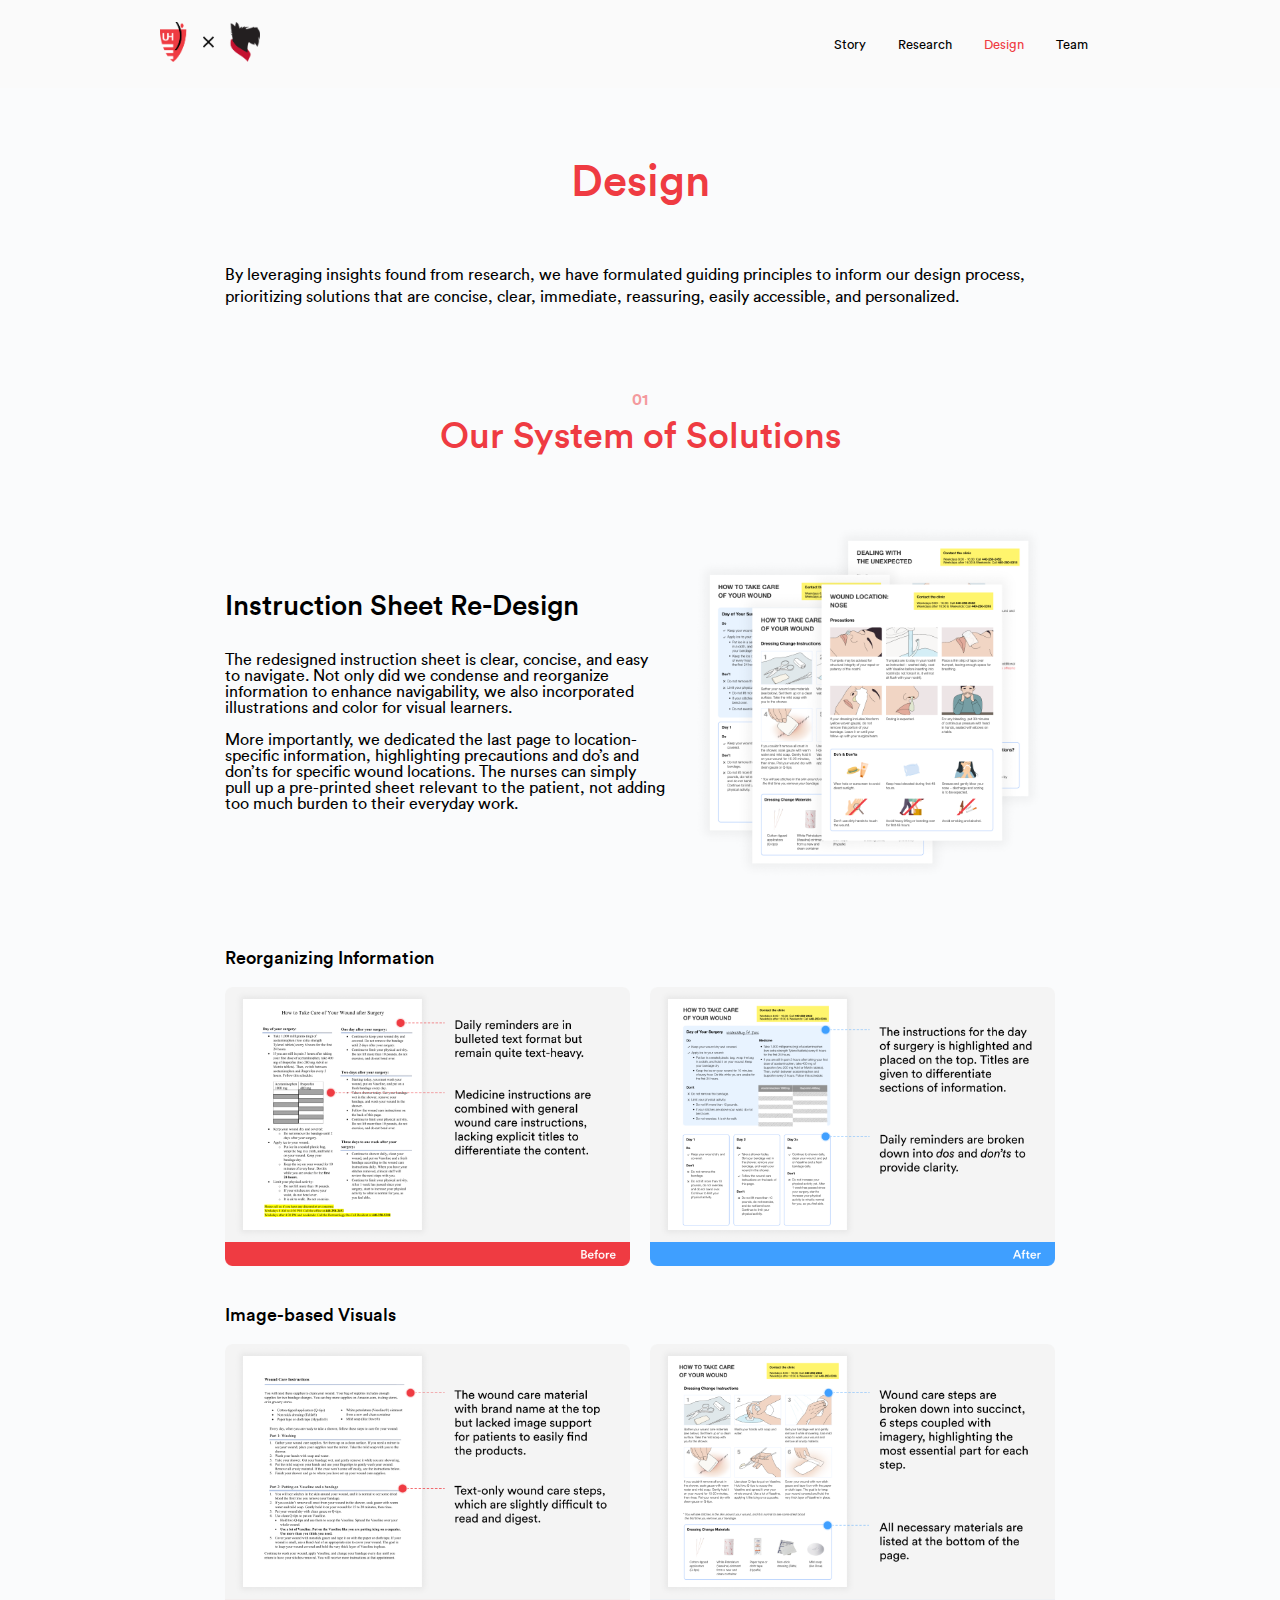
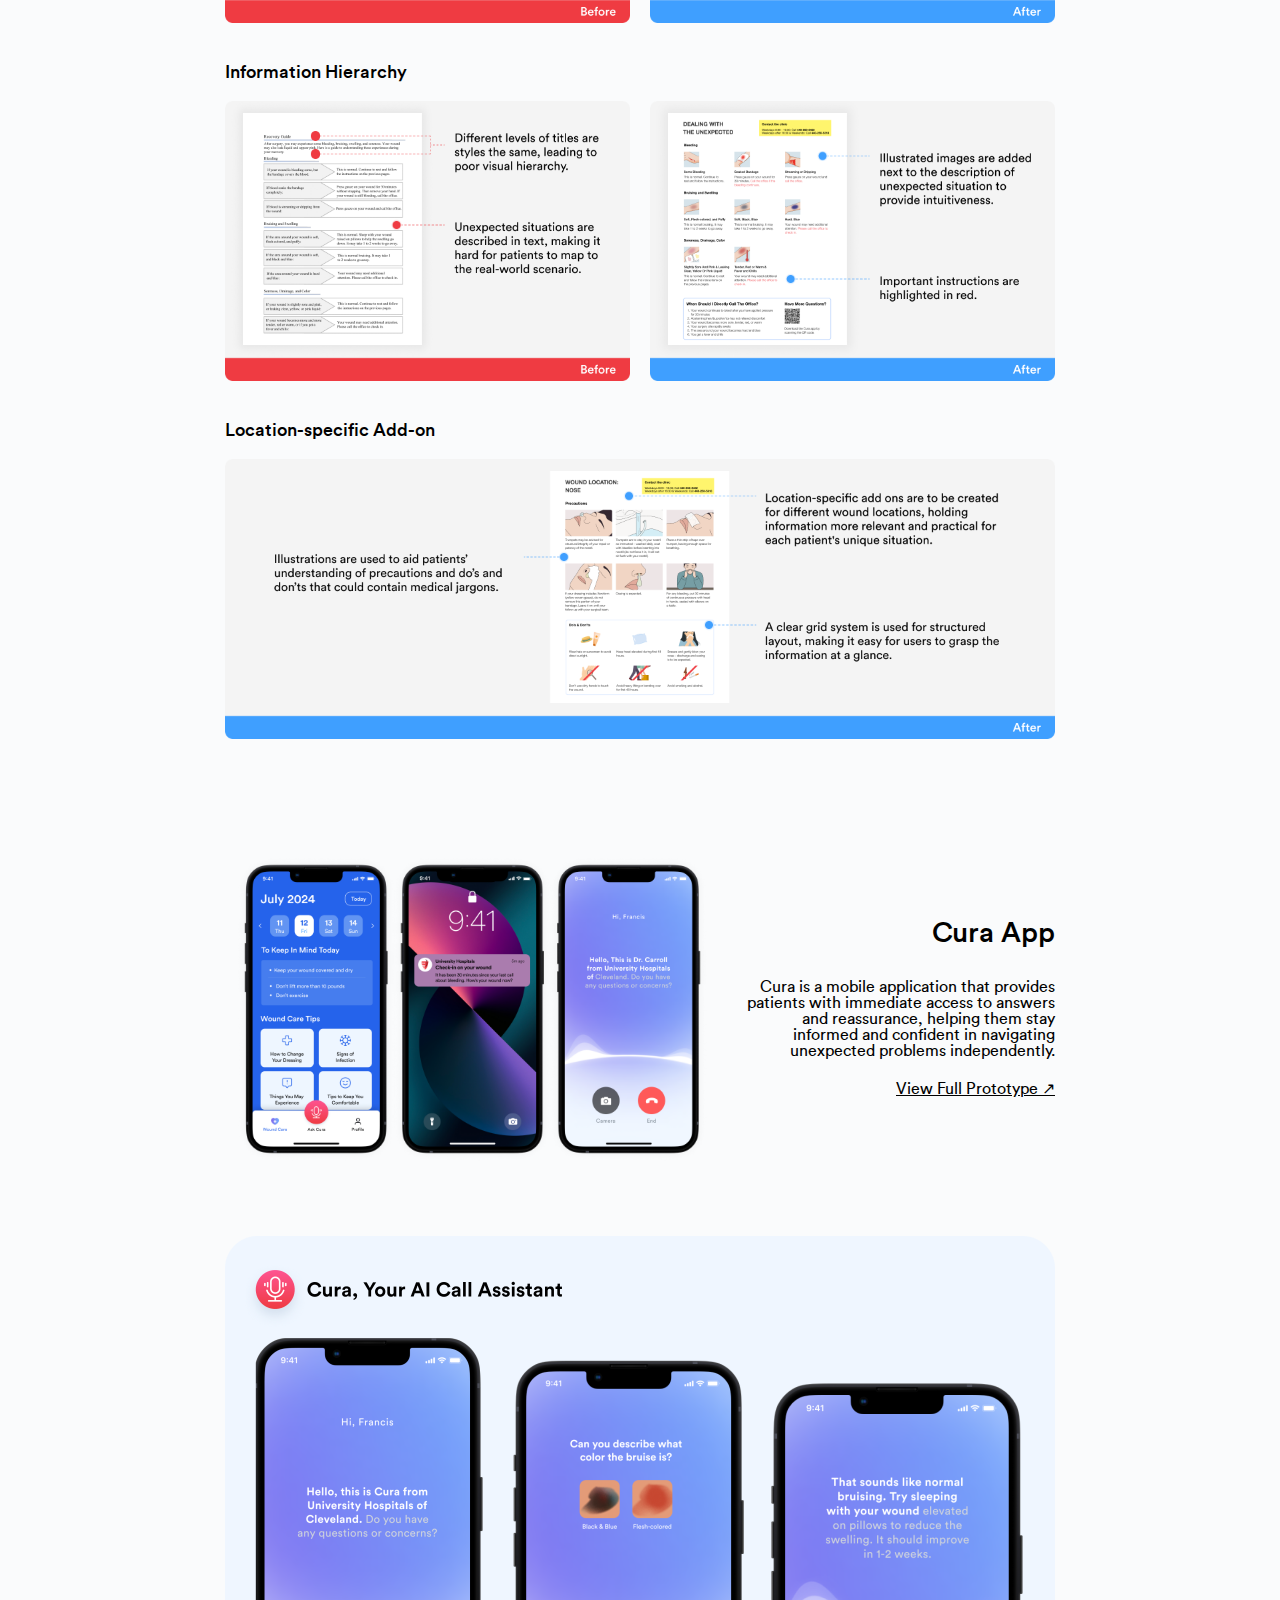
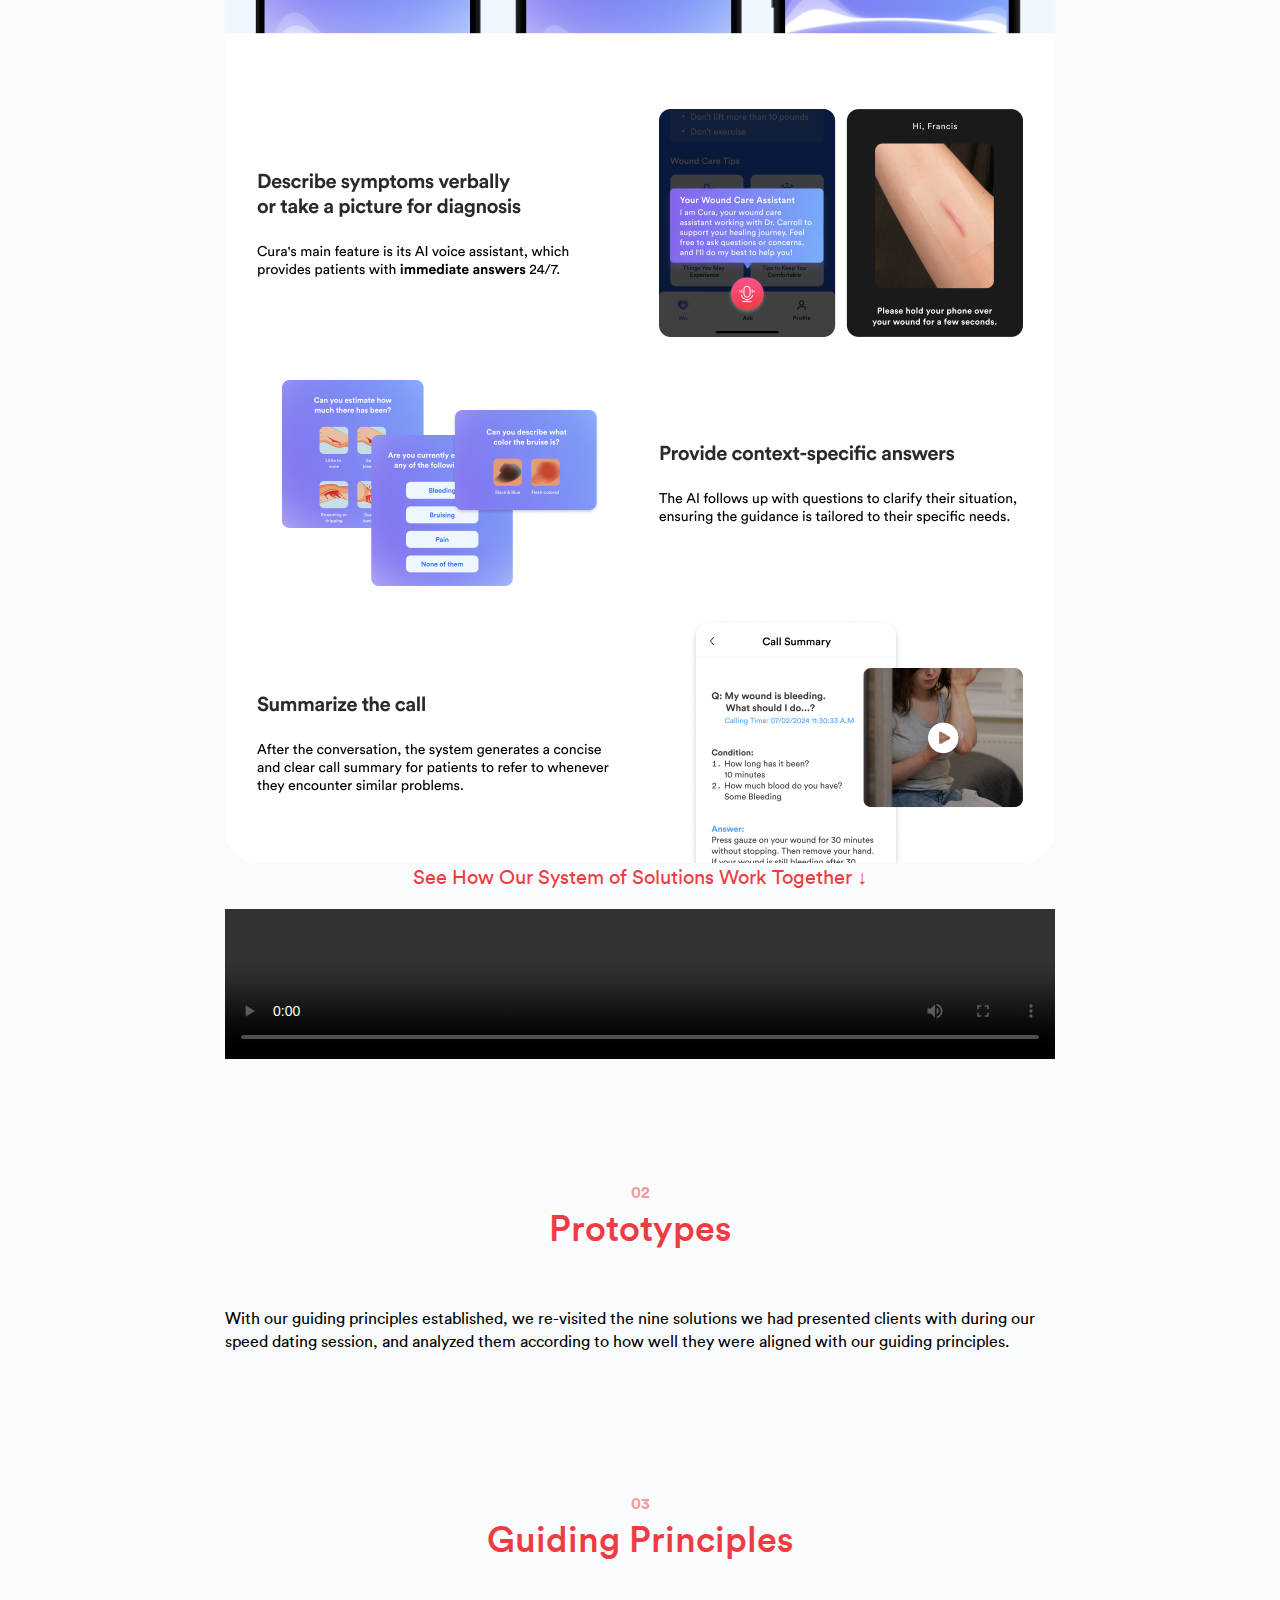
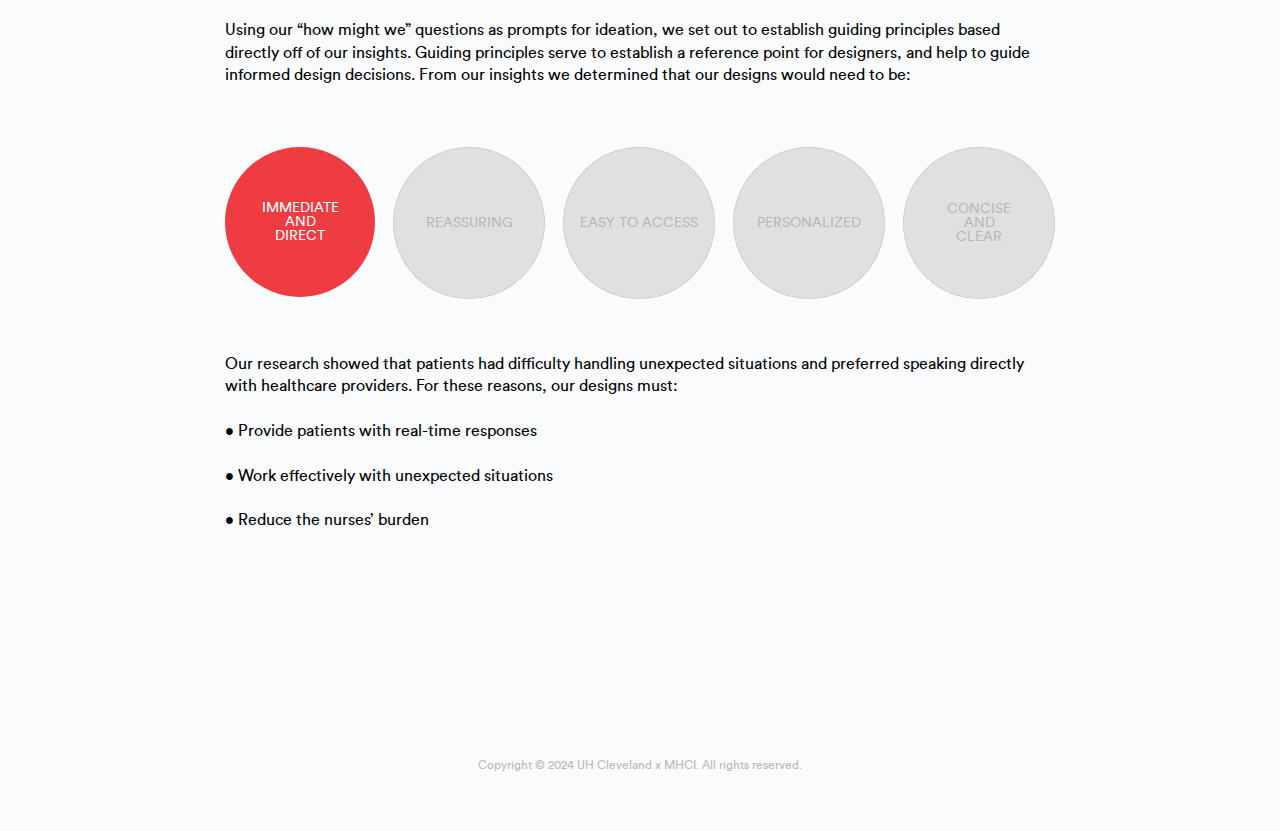
==== design.html @ be2ae6a9 "commit" ====
<!DOCTYPE html>
<html lang="en">
<head>
    <meta charset="UTF-8">
    <meta http-equiv="X-UA-Compatible" content="IE=edge">
    <meta name="viewport" content="width=device-width, initial-scale=1.0">
    <link rel="stylesheet" href="css/design.css" type="text/css" charset="utf-8"/>
    <script src="https://code.jquery.com/jquery-3.6.0.min.js"></script>
    <script src="js/design.js" defer></script>
    <script src="js/header.js" defer></script>
    <title>Design</title>
</head>
<body>
    <header class = "nav-down">
        <div class = "header">
            <div class = "header-button">
                <a class = "header-button-content" href="index.html">
                    <img id = "logo" src = "img/logo.png">
                </a>
            </div>
            <div class = "menu">
                <a class = "menu-list" href="index.html">Story</a>
                <a class = "menu-list" href="research.html">Research</a>
                <a class = "menu-list" href="design.html" style = "color: #EF3B42;">Design</a>
                <a class = "menu-list" href="team.html">Team</a>
                <img class = "hamburger-menu" id = "hamburger-menu" src = "img/hamburger-menu.png">
                <div class = "expanding-menu" id = "expanding-menu">
                    <a href="index.html">Story</a>
                    <a href="research.html">Research</a>
                    <a href="design.html" style = "color: #EF3B42;">Design</a>
                    <a href="team.html">Team</a>
                </div>
            </div>
        </div>
    </header>
    <div class = "body">
        <div class = "content">
            <div class = "page-heading">
                <div class = "page-title">Design</div>
                <p class = "page-heading-text">By leveraging insights found from research, we have formulated guiding principles to inform our design process, prioritizing solutions that are concise, clear, immediate, reassuring, easily accessible, and personalized. </p>
            </div>
            <section class = "context-section">
                <p class = "title-number">01</p>
                <div class = "section-title">Our System of Solutions</div>
                <div class = "instruction-sheet-header">
                    <img class = "mobile-instruction-sheet-img" src = "img/instruction-sheet-img.png">
                    <div class = "instruction-sheet-header-left">
                        <div class = "instruction-sheet-title">Instruction Sheet Re-Design</div>
                        <div class = "instruction-sheet-text">The redesigned instruction sheet is clear, concise, and easy to navigate. Not only did we condense and reorganize information to enhance navigability, we also incorporated illustrations and color for visual learners. 
                        <br><br>More importantly, we dedicated the last page to location-specific information, highlighting precautions and do’s and don’ts for specific wound locations. The nurses can simply pull up a pre-printed sheet relevant to the patient, not adding too much burden to their everyday work.</div>
                        <!--<div class="design-deep-dive-trigger">Design Deep Dive ↓</div>-->
                    </div>
                    <img class = "instruction-sheet-header-right" src = "img/instruction-sheet-img.png">
                </div>
                <div class = "design-deep-dive" id="design-deep-dive">
                    <div class = "redesign-1">
                        <div class = "redesign-1-title">Reorganizing Information</div>
                        <div class = "redesign-1-img">
                            <img src="img/redesign-1-1.png" class="contained-img">
                            <img src="img/redesign-1-2.png" class="contained-img">
                        </div>
                    </div>
                    <div class = "redesign-2">
                        <div class = "redesign-2-title">Image-based Visuals</div>
                        <div class = "redesign-2-img">
                            <img src="img/redesign-2-1.png" class="contained-img">
                            <img src="img/redesign-2-2.png" class="contained-img">
                        </div>
                    </div>
                    <div class = "redesign-3">
                        <div class = "redesign-3-title">Information Hierarchy</div>
                        <div class = "redesign-3-img">
                            <img src="img/redesign-3-1.png" class="contained-img">
                            <img src="img/redesign-3-2.png" class="contained-img">
                        </div>
                    </div>
                    <div class = "redesign-4">
                        <div class = "redesign-4-title">Location-specific Add-on</div>
                        <img class = "mobile-redesign-4-img" src="img/mobile-redesign-4.png">
                        <img class = "redesign-4-img" src="img/redesign-4.png" class="contained-img">
                    </div>
                </div>
                <div class = "cura-header">
                    <img class = "mobile-cura-img" src = "img/cura-img.png">
                    <img class = "cura-header-left" src = "img/cura-img.png">
                    <div class = "cura-header-right">
                        <div class = "cura-title">Cura App</div>
                        <div class = "cura-text">Cura is a mobile application that provides patients with immediate access to answers and reassurance, helping them stay informed and confident in navigating unexpected problems independently.</div>
                        <div class = "prototype-link">View Full Prototype ↗</div>
                    </div>
                </div>
                <div class = "cura-feature">
                    <img class = "cura-feature-img" src = "img/cura-ai-call.png">
                </div>
                <div class = "cura-video-section">
                    <div class = "cura-video-title">See How Our System of Solutions Work Together ↓</div>
                    <video class="cura-video" controls>
                    </video>
                </div>
            </section>
            <section class = "context-section">
                <p class = "title-number">02</p>
                <div class = "section-title">Prototypes</div>
                <div class = "section-text">
                    <p>With our guiding principles established, we re-visited the nine solutions we had presented clients with during our speed dating session, and analyzed them according to how well they were aligned with our guiding principles. </p>
                </div>
            </section>
            <section class = "context-section">
                <p class = "title-number">03</p>
                <div class = "section-title">Guiding Principles</div>
                <div class = "section-text">
                    <p>Using our “how might we” questions as prompts for ideation, we set out to establish guiding principles based directly off of our insights. Guiding principles serve to establish a reference point for designers, and help to guide informed design decisions. From our insights we determined that our designs would need to be:</p>
                </div>
                <div class = "principle-list">
                    <div class = "principle-selection" id = "principle1">
                        <div class = "circle">
                            IMMEDIATE <br> AND <br> DIRECT
                        </div>
                        <p class = "mobile-description-text">Our research showed that patients had difficulty handling unexpected situations and preferred speaking directly with healthcare providers. For these reasons, our designs must: <br><br>• Provide patients with real-time responses<br><br>• Work effectively with unexpected situations<br><br>• Reduce the nurses’ burden </p>
                    </div>
                    <div class = "principle-selection" id = "principle2">
                        <div class = "circle">
                            REASSURING
                        </div>
                        <p class = "mobile-description-text">Our research shows that patients currently seek reassurance from direct conversations with healthcare providers. For this reason, our design must be: <br><br>• Leave patients with a feeling of comfort and peace<br><br>• Provide patients with a human-touch<br><br>• Build trust with the patient<br><br>• Offer clear next steps</p>
                    </div>
                    <div class = "principle-selection" id = "principle3">
                        <div class = "circle">
                            EASY TO ACCESS
                        </div>
                        <p class = "mobile-description-text">Our research shows that patients currently seek reassurance from direct conversations with healthcare providers. For this reason, our design must be: <br><br>• Accessible to patients of all technological ability levels<br><br>• Must not require other outside resources </p>
                    </div>
                    <div class = "principle-selection" id = "principle4">
                        <div class = "circle">
                            PERSONALIZED
                        </div>
                        <p class = "mobile-description-text">Our research shows that the current wound care process is not personalized beyond the clinic. For this reason our designs must be: <br><br>• Adaptable to different wound locations<br><br>• Adaptable to different lifestyles<br><br>• Easily adoptable by different demographics</p>
                    </div>
                    <div class = "principle-selection" id = "principle5">
                        <div class = "circle">
                            CONCISE <br> AND <br> CLEAR
                        </div>
                        <p class = "mobile-description-text">Our research shows that the current wound care process is not personalized beyond the clinic. For this reason our designs must be: <br><br>• Easy for the patients to understand and use<br><br>• Contain clearly categorized information</p>
                    </div>
                </div>
                <div class = "principle-description" id = "principle1-description">
                    <p class = "description-text">Our research showed that patients had difficulty handling unexpected situations and preferred speaking directly with healthcare providers. For these reasons, our designs must: <br><br>• Provide patients with real-time responses<br><br>• Work effectively with unexpected situations<br><br>• Reduce the nurses’ burden </p>
                </div>
                <div class = "principle-description" id = "principle2-description">
                    <p class = "description-text">Our research shows that patients currently seek reassurance from direct conversations with healthcare providers. For this reason, our design must be: <br><br>• Leave patients with a feeling of comfort and peace<br><br>• Provide patients with a human-touch<br><br>• Build trust with the patient<br><br>• Offer clear next steps</p>
                </div>
                <div class = "principle-description" id = "principle3-description">
                    <p class = "description-text">Our research shows that patients currently seek reassurance from direct conversations with healthcare providers. For this reason, our design must be: <br><br>• Accessible to patients of all technological ability levels<br><br>• Must not require other outside resources </p>
                </div>
                <div class = "principle-description" id = "principle4-description">
                    <p class = "description-text">Our research shows that the current wound care process is not personalized beyond the clinic. For this reason our designs must be: <br><br>• Adaptable to different wound locations<br><br>• Adaptable to different lifestyles<br><br>• Easily adoptable by different demographics</p>
                </div>
                <div class = "principle-description" id = "principle5-description">
                    <p class = "description-text">Our research shows that the current wound care process is not personalized beyond the clinic. For this reason our designs must be: <br><br>• Easy for the patients to understand and use<br><br>• Contain clearly categorized information</p>
                </div>
            </section>
        </div>
    </div>
    <footer>
        <p id = "footer-text">Copyright © 2024 UH Cleveland x MHCI. All rights reserved.</p>
    </footer>
</body>
</html>
---- css/design.css ----
@font-face {
    font-family: 'circular_stdlight';
    src: url('../font/webfontkit/circularstd-light_webfont.woff2') format('woff2'),
         url('../font/webfontkit/circularstd-light-webfont.woff') format('woff');
    font-weight: normal;
    font-style: normal;
}
@font-face {
    font-family: 'circular_stdlight_italic';
    src: url('../font/webfontkit/circularstd-light_italic-webfont.woff2') format('woff2'),
         url('../font/webfontkit/circularstd-light_italic-webfont.woff') format('woff');
    font-weight: normal;
    font-style: normal;
}
@font-face {
    font-family: 'circular_stdbook';
    src: url('../font/webfontkit/circularstd-book-webfont.woff2') format('woff2'),
         url('../font/webfontkit/circularstd-book-webfont.woff') format('woff');
    font-weight: normal;
    font-style: normal;
}
@font-face {
    font-family: 'circular_stdbook_italic';
    src: url('../font/webfontkit/circularstd-bookitalic-webfont.woff2') format('woff2'),
         url('../font/webfontkit/circularstd-bookitalic-webfont.woff') format('woff');
    font-weight: normal;
    font-style: normal;
}
@font-face {
    font-family: 'circular_stdmedium';
    src: url('../font/webfontkit/circularstd-medium-webfont.woff2') format('woff2'),
         url('../font/webfontkit/circularstd-medium-webfont.woff') format('woff');
    font-weight: normal;
    font-style: normal;
}
@font-face {
    font-family: 'circular_stdmedium_italic';
    src: url('../font/webfontkit/circularstd-mediumitalic-webfont.woff2') format('woff2'),
         url('../font/webfontkit/circularstd-mediumitalic-webfont.woff') format('woff');
    font-weight: normal;
    font-style: normal;
}
@font-face {
    font-family: 'circular_stdbold';
    src: url('../font/webfontkit/circularstd-bold-webfont.woff2') format('woff2'),
         url('../font/webfontkit/circularstd-bold-webfont.woff') format('woff');
    font-weight: normal;
    font-style: normal;
}
@font-face {
    font-family: 'circular_stdbold_italic';
    src: url('../font/webfontkit/circularstd-bolditalic-webfont.woff2') format('woff2'),
         url('../font/webfontkit/circularstd-bolditalic-webfont.woff') format('woff');
    font-weight: normal;
    font-style: normal;
}
@font-face {
    font-family: 'circular_stdblack';
    src: url('../font/webfontkit/circularstd-black-webfont.woff2') format('woff2'),
         url('../font/webfontkit/circularstd-black-webfont.woff') format('woff');
    font-weight: normal;
    font-style: normal;
}
@font-face {
    font-family: 'circular_stdblack_italic';
    src: url('../font/webfontkit/circularstd-blackitalic-webfont.woff2') format('woff2'),
         url('../font/webfontkit/circularstd-blackitalic-webfont.woff') format('woff');
    font-weight: normal;
    font-style: normal;
}

/*Responsive Design*/ 

@media only screen and (max-width: 600px) {
    .body {
        width: 100% !important;
    }
    section {
        width: 100% !important;
        padding-left: 0 !important;
        padding-right: 0 !important;
    }
    .header-button {
        margin-left: 24px;
    }
    .menu {
        margin-right: 24px;
    }
    .menu-list {
        display: none !important;
    }
    .hamburger-menu {
        display: block !important;
    }
    .mobile-description-text {
        display: block !important;
    }
    .content {
        width: 100% !important;
        margin-left: 24px;
        margin-right: 24px;
    }
    .principle-selection {
        margin-left: 0 !important;
        margin-right: 0 !important;
    }
    .section-text {
        width: 100% !important;
    }
    section p {
        width: 100% !important;
    }
    .page-heading {
        width: 100% !important;
        margin-left: 0 !important;
        margin-right: 0 !important;
    }
    .page-heading-text {
        width: 100% !important;
    }
    .principle-list {
        margin-top: 72px;
        display: block !important;
        width: 100% !important;
    }
    .principle-selection {
        margin-bottom: 54px;
        width: 100% !important;
    }
    .section-title {
        margin-left: 24px;
        margin-right: 24px;
    }
    .instruction-sheet-header {
        width: 100% !important;
        display: block !important;
    }
    .mobile-instruction-sheet-img {
        display: block !important;
        width: 100%;
        margin-bottom: 20px;
    }
    .instruction-sheet-header-right {
        display: none !important;
    }
    .instruction-sheet-title {
        font-size: 24px !important;
    }
    .design-deep-dive {
        width: 100% !important;
    }
    .redesign-1-img, .redesign-2-img, .redesign-3-img{
        display: block !important;
    }
    .mobile-redesign-4-img{
        display: block !important;
        max-width: 100% !important;
    }
    .redesign-4-img{
        display: none !important;
    }
    .contained-img {
        max-width: 100% !important;
        height: auto; 
        margin-bottom: 12px;
    }
    .cura-header {
        width: 100% !important;
        display: block !important;
    }
    .mobile-cura-img {
        display: block !important;
        width: 100%;
        margin-bottom: 20px;
    }
    .cura-header-left {
        display: none !important;
    }
    .cura-video-section {
        width: 100%;
    }
    .cura-title {
        font-size: 24px !important;
        text-align: start !important;
    }
    .cura-text {
        text-align: start !important;
    }
    .cura-video {
        width: 100%;
    }
}

@media only screen and (min-width: 600px) {
    .header-button {
        margin-left: 40px;
    }
    .menu {
        margin-right: 40px;
    }
}

@media only screen and (min-width: 768px) {
    .header-button {
        margin-left: 80px;
    }
    .menu {
        margin-right: 80px;
    }
}

@media only screen and (min-width: 992px) {
    .header-button {
        margin-left: 80px;
    }
    .menu {
        margin-right: 80px;
    }
}

@media only screen and (min-width: 1200px) {
    .header-button {
        margin-left: 160px;
    }
    .menu {
        margin-right: 160px;
    }
}



html {
    scroll-behavior: smooth;
  }
  
body {
    background-color: #FAFBFC;
    overflow-x: hidden;
    font-family: 'circular_stdbook';
}

* {
    margin: 0;
    border: 0;
  }

/*header*/
.nav-up {
    top: -88px;
}

header {
    z-index: 3;
    background-color: #FAFAFA;
    position: fixed;
    top: 0;
    -webkit-transition: top 0.2s ease-in-out;
    transition: top 0.2s ease-in-out;
    width: 100%;
    height: 88px;
    display: -webkit-box;
    display: -ms-flexbox;
    display: flex;
    -webkit-box-pack: center;
        -ms-flex-pack: center;
            justify-content: center;
}

.header {
    width: 100%;
    display: -webkit-box;
    display: -ms-flexbox;
    display: flex;
    -webkit-box-pack: justify;
        -ms-flex-pack: justify;
            justify-content: space-between;
    -webkit-box-align: center;
        -ms-flex-align: center;
            align-items: center;
    font-family: 'Merriweather', serif;
    }

.header-button:hover {
    opacity: 50%;
}

.menu {
    font-size: 14px;
    display: -webkit-box;
    display: -ms-flexbox;
    display: flex;
    font-weight: 300;
    font-size: 13px;
    font-family: 'circular_stdbook';
}

a {
    margin-right: 32px;
    text-decoration: none;
    color: black;
}

.hamburger-menu {
    width: 32px;
    display: none;
}

#expanding-menu {
    position: fixed;
    top: 120px;
    left: 0;
    width: 100%;
    height: calc(100% - 88px);
    background-color: #FAFAFA;
    display: none;
    flex-direction: column;
    align-items: flex-end;
    justify-content: top;
    z-index: 2;
}

.expanding-menu a {
    margin-bottom: 24px;
    font-size: 18px;
    text-decoration: none;
    color: black;
}

.menu-list {
    display: inline-block;
    position: relative;
}

#logo {
    height: 40px;
}



/*body*/
.body {
    display: flex;
    justify-content: center;
    align-items: center;
}
.content {
    margin-top: 160px;
}
.page-heading {
    display: flex;
    flex-direction: column;
    align-items: center;
}
.page-title {
    font-size: 44px;
    text-align: center;
    font-family: 'circular_stdmedium';
    color: #EF3B42;
    margin-bottom: 60px;
}
.page-heading-text {
    width: 830px;
    font-family: 'circular_stdbook';
    font-size: 16px;
    line-height: 140%;
    margin-bottom: 80px;
}
section {
    padding-right: 160px;
    padding-left: 160px;
    margin-bottom: 120px;
    display: flex;
    flex-direction: column;
    align-items: center;
}
.section-title {
    font-size: 36px;
    text-align: center;
    font-family: 'circular_stdmedium';
    color: #EF3B42;
    margin-bottom: 60px;
}
.title-number {
    width: 100%;
    text-align: center;
    color: #EF3B42;
    font-family: 'circular_stdbold';
    opacity: 50%;
    margin-bottom: 8px;
}
.section-text {
    width: 830px;
}
section p {
    width: 830px;
    font-family: 'circular_stdbook';
    font-size: 16px;
    line-height: 140%;
    margin-bottom: 20px;
}
.principle-list {
    margin-top: 40px;
    display: flex;
    width: 830px;
    justify-content: space-between;
}
.circle {
    display: flex;
    justify-content: center;
    align-items: center;
    width: 150px;
    height: 150px;
    color: white;
    background-color: #EF3B42;
    border-radius: 1000px;
    text-align: center;
    font-size: 14px;
}
.principle-description {
    width: 830px;
    height: 280px;
    display: none;
}
.description-text {
    margin-top: 54px;
}
.mobile-description-text {
    margin-top: 54px;
    margin-bottom: 26px;
    display: none;
}


.instruction-sheet-header {
    width: 830px;
    display: flex;
    align-items: center;
    margin-bottom: 60px;
}
.mobile-instruction-sheet-img {
    display: none;
}
.instruction-sheet-title {
    font-size: 28px;
    font-family: 'circular_stdmedium';
    margin-bottom: 32px;
}
.instruction-sheet-header-right {
    width: 45%;
    margin-left: 16px;
}
/*.design-deep-dive {
    display: none;
}
.design-deep-dive-trigger {
    cursor: pointer;
    text-decoration: underline;
    margin-top: 20px;
}*/
.design-deep-dive {
    width: 830px;
    margin-bottom: 100px;
}
.redesign-1-title, .redesign-2-title, .redesign-3-title, .redesign-4-title {
    font-size: 18px;
    font-family: 'circular_stdmedium';
    margin-bottom: 20px; /* Add some space below the title */
}
.redesign-1-img, .redesign-2-img, .redesign-3-img{
    width: 100%;
    display: flex;
    justify-content: space-between;
    margin-bottom: 40px;
}
.mobile-redesign-4-img {
    display: none;
}
.redesign-4-img {
    width: 100%;
}
.contained-img {
    max-width: calc(50% - 10px); /* Ensure images are contained and spaced correctly */
    height: auto; /* Maintain aspect ratio */
}
.cura-header {
    width: 830px;
    display: flex;
    align-items: center;
    margin-bottom: 60px;
}
.mobile-cura-img {
    display: none;
}
.cura-title {
    font-size: 28px;
    font-family: 'circular_stdmedium';
    margin-bottom: 32px;
    text-align: end;
}
.cura-text {
    text-align: end;
}
.cura-header-left {
    width: 60%;
    margin-right: 16px;
}
.prototype-link {
    text-align: end;
    text-decoration: underline;
    margin-top: 20px;
}
.cura-feature {
    width: 830px;
}
.cura-feature-img {
    width: 100%;
}
.cura-video-section {
    width: 830px;
}
.cura-video-title {
    font-size: 20px;
    text-align: center;
    margin-bottom: 20px;
    color: #EF3B42;
}
.cura-video {
    width: 100%;
    height: auto;
}



footer {
    display: flex;
    justify-content: center;
    align-items: center;
    width: 100%;
    height: 132px;
    color: #B9B9B9;
}
#footer-text{
    font-size: 12px;
}
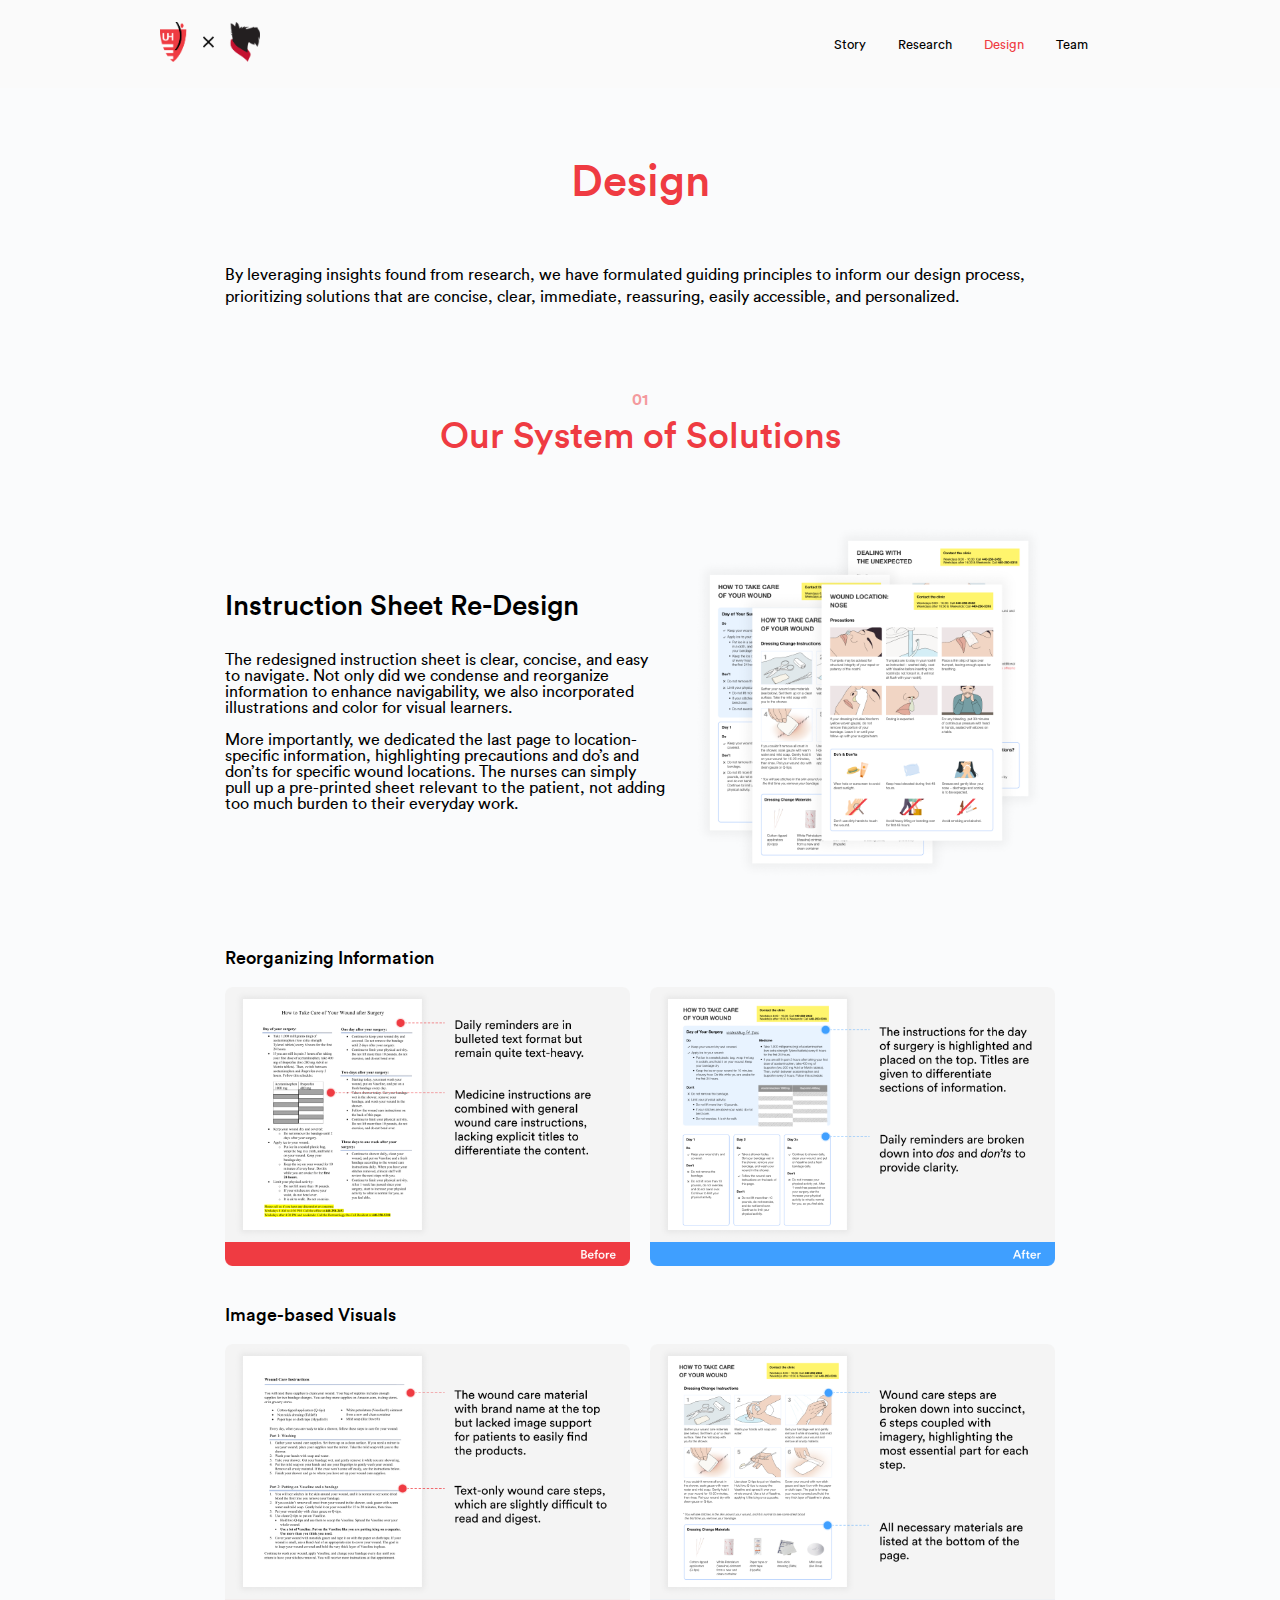
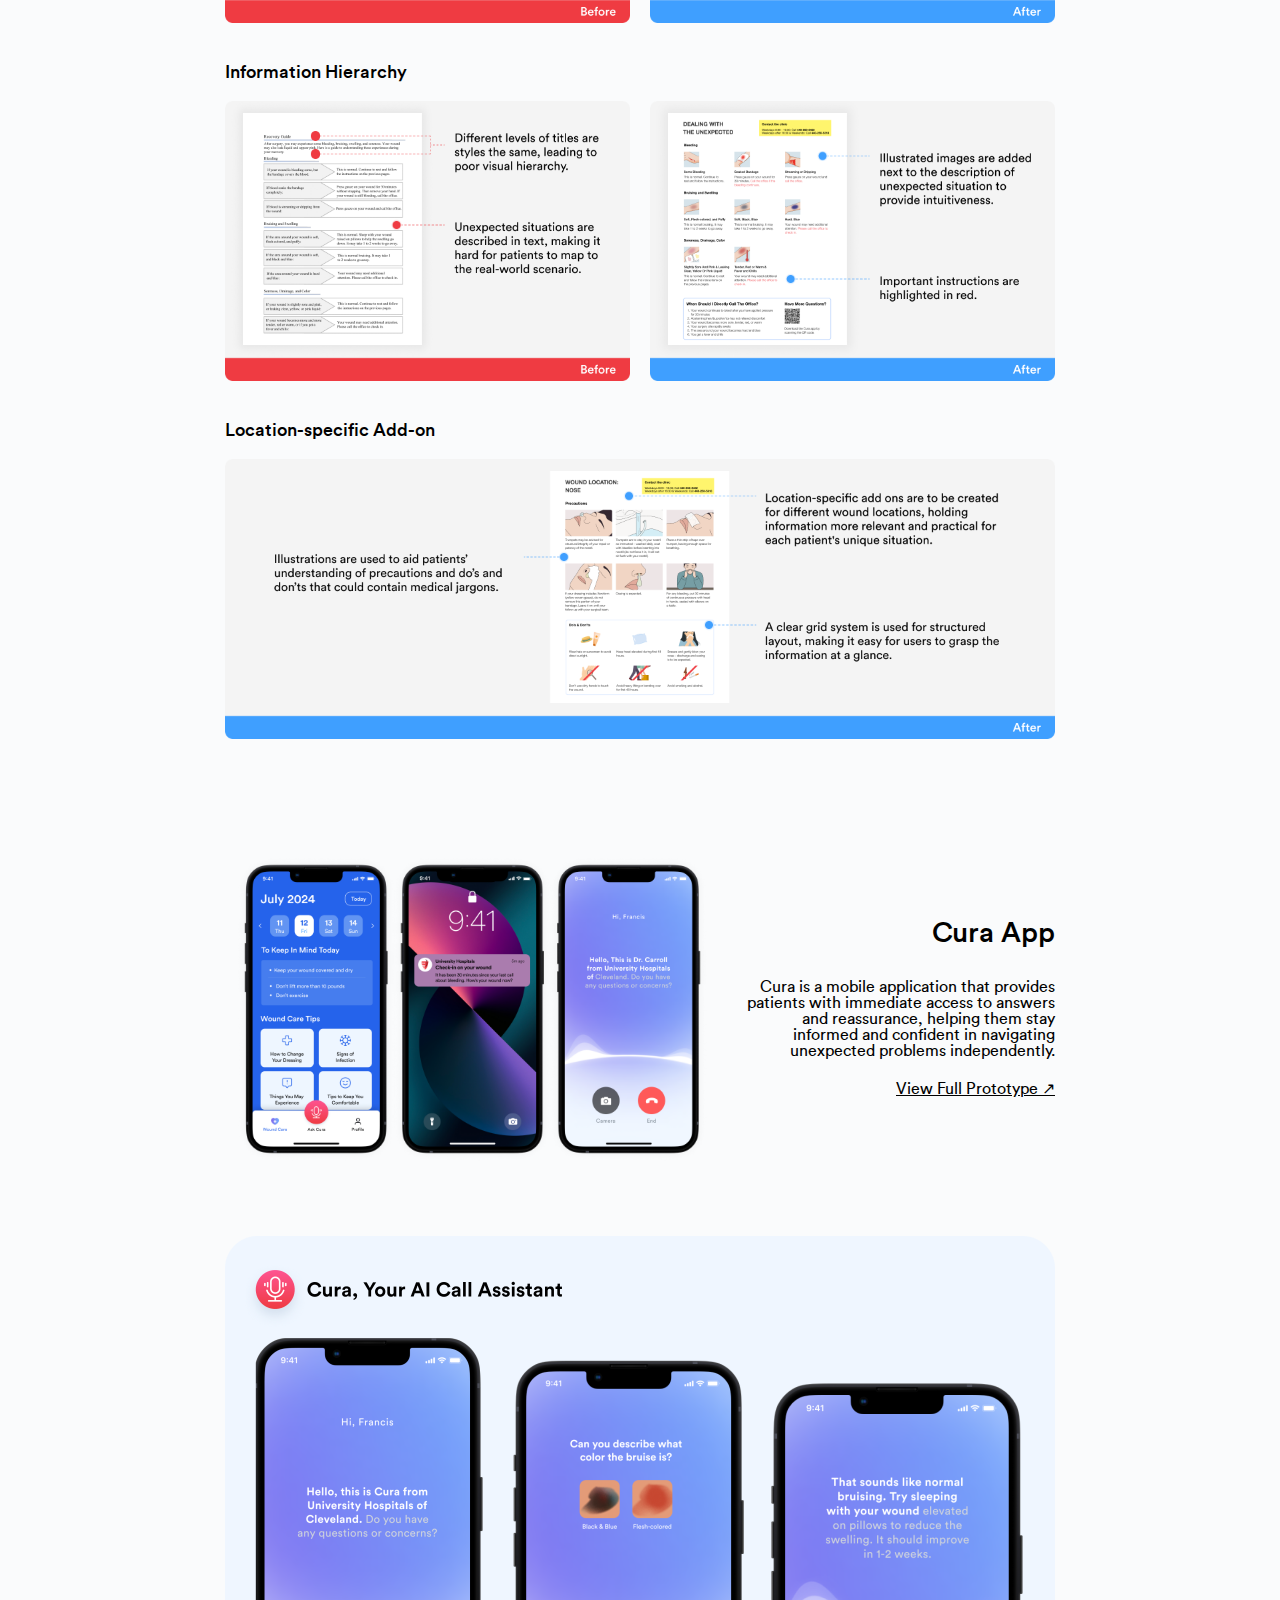
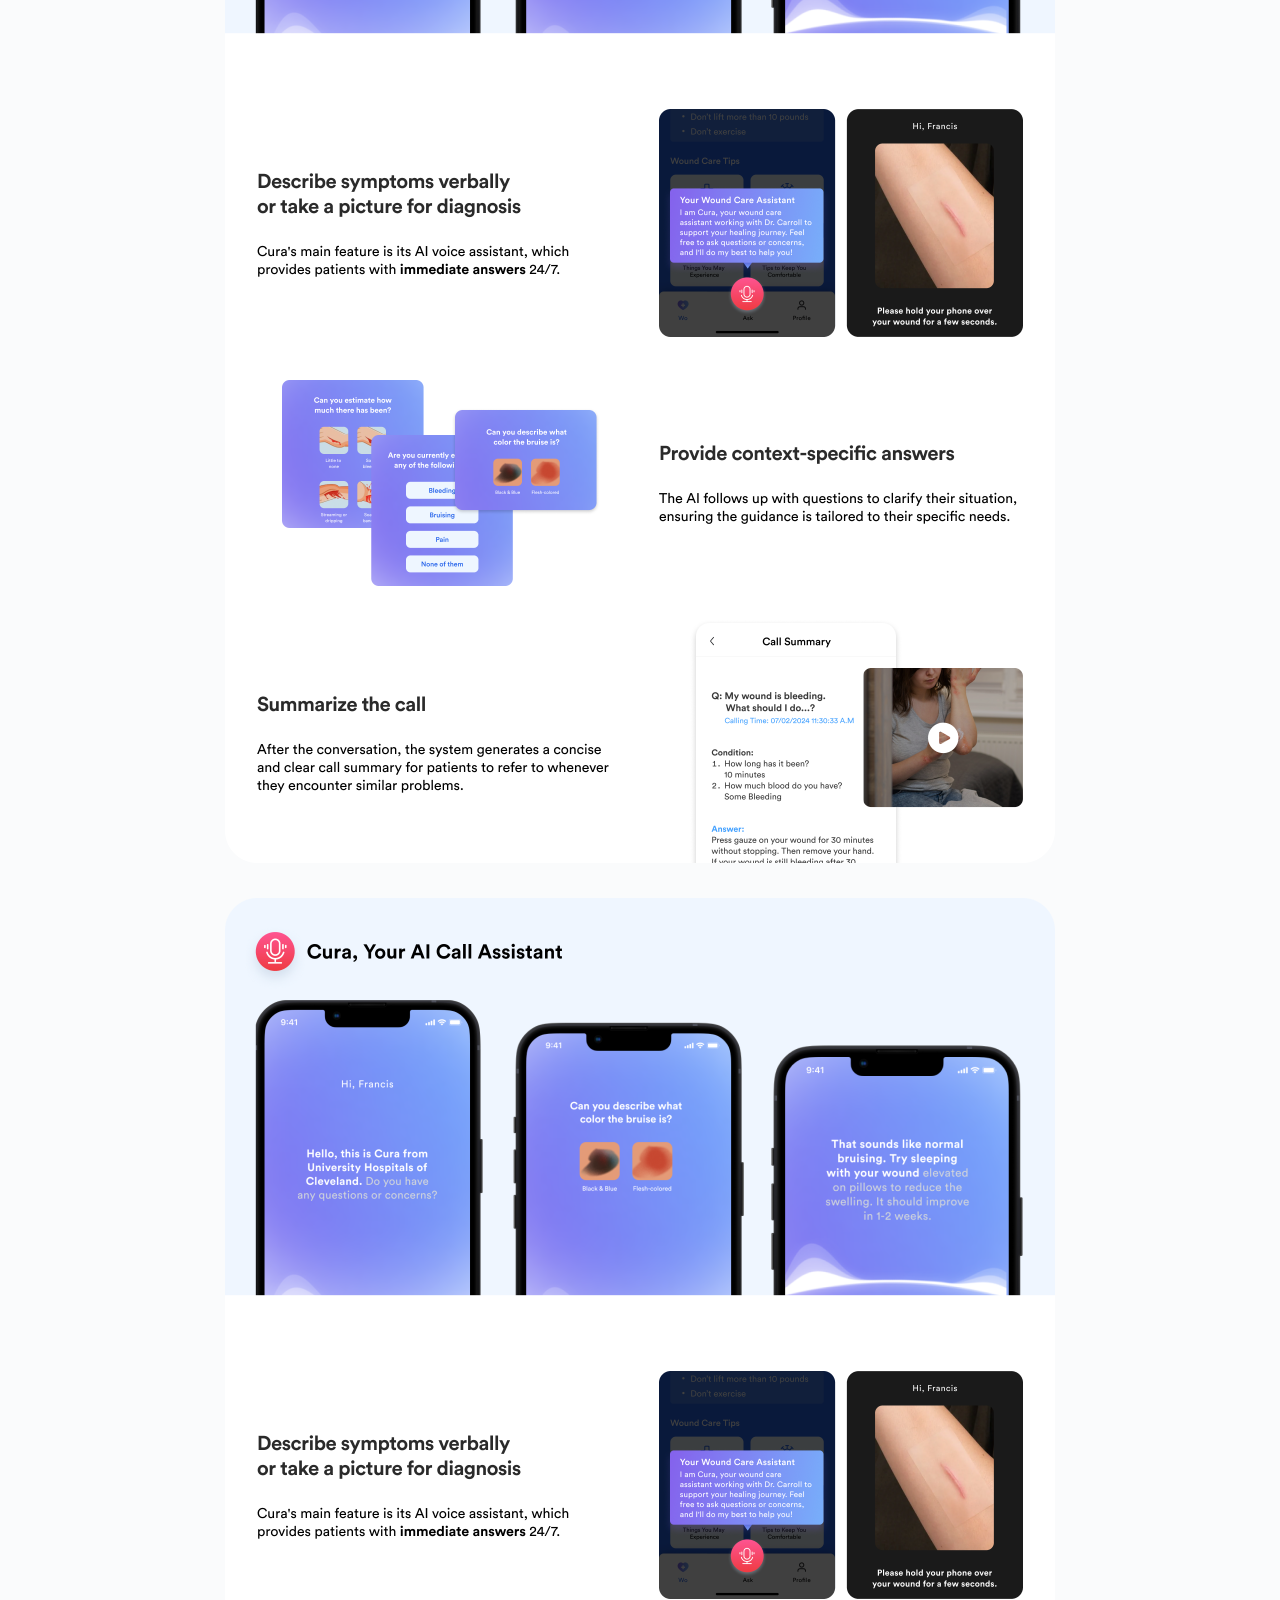
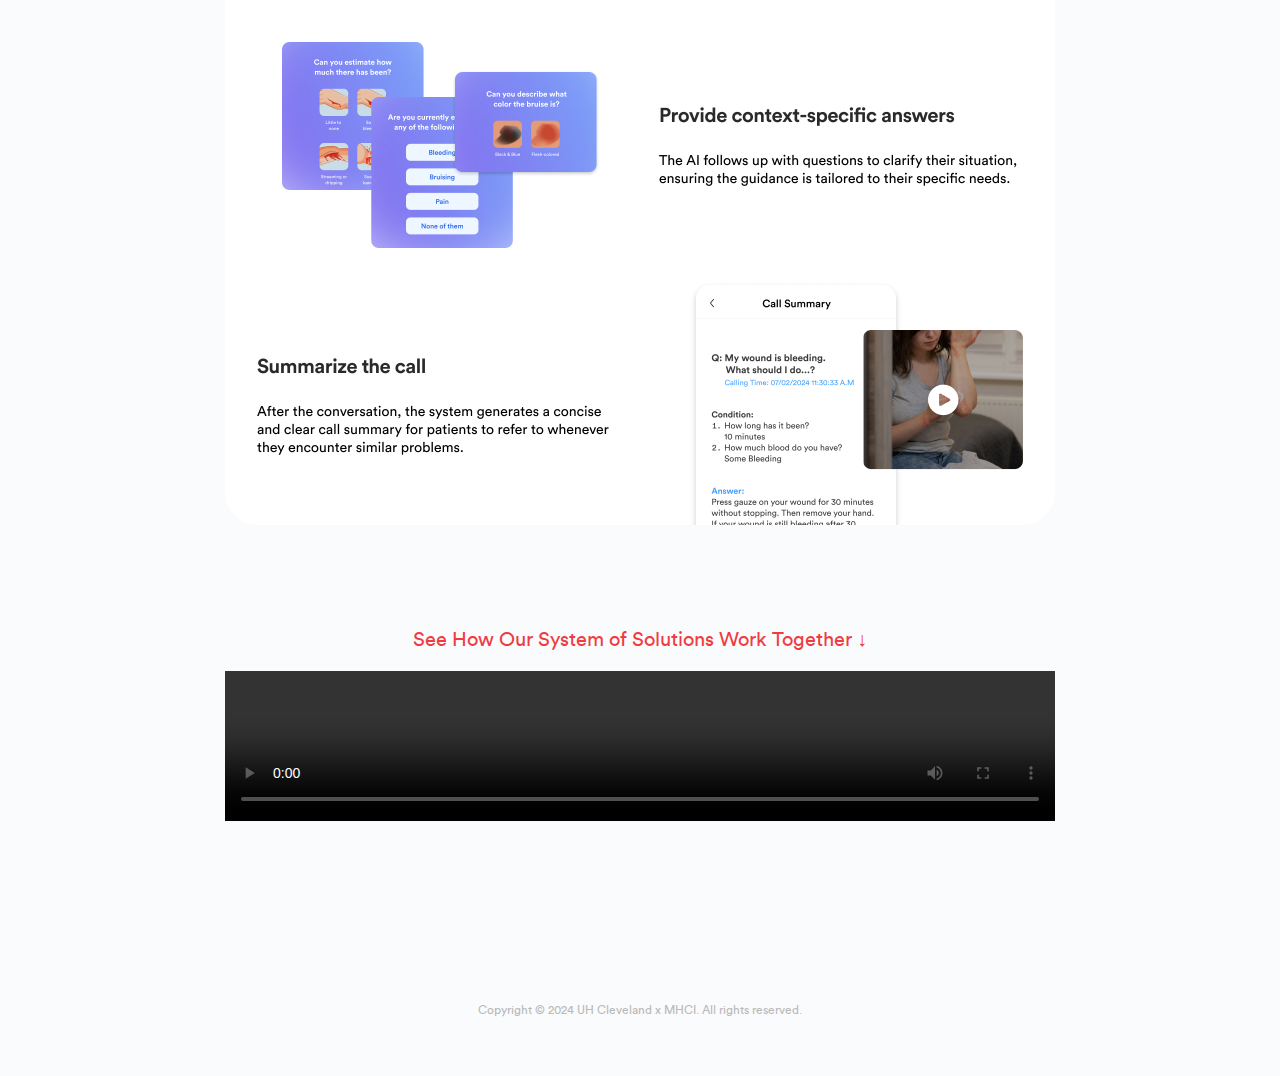
==== commit 603a72fa: "commit" ====
--- a/design.html
+++ b/design.html
@@ -91,6 +91,7 @@
                 </div>
                 <div class = "cura-feature">
                     <img class = "cura-feature-img" src = "img/cura-ai-call.png">
+                    <img class = "cura-feature-img" src = "img/cura-ai-call.png">
                 </div>
                 <div class = "cura-video-section">
                     <div class = "cura-video-title">See How Our System of Solutions Work Together ↓</div>
@@ -98,7 +99,7 @@
                     </video>
                 </div>
             </section>
-            <section class = "context-section">
+            <!--<section class = "context-section">
                 <p class = "title-number">02</p>
                 <div class = "section-title">Prototypes</div>
                 <div class = "section-text">
@@ -160,7 +161,7 @@
                 </div>
             </section>
         </div>
-    </div>
+    </div>-->
     <footer>
         <p id = "footer-text">Copyright © 2024 UH Cleveland x MHCI. All rights reserved.</p>
     </footer>
--- a/css/design.css
+++ b/css/design.css
@@ -97,8 +97,9 @@
     }
     .content {
         width: 100% !important;
-        margin-left: 24px;
-        margin-right: 24px;
+        margin-left: 24px !important;
+        margin-right: 24px !important;
+
     }
     .principle-selection {
         margin-left: 0 !important;
@@ -176,8 +177,11 @@
     .cura-header-left {
         display: none !important;
     }
+    .cura-feature {
+        width: 100% !important;
+    }
     .cura-video-section {
-        width: 100%;
+        width: 100% !important;
     }
     .cura-title {
         font-size: 24px !important;
@@ -514,9 +518,11 @@
 }
 .cura-feature-img {
     width: 100%;
+    margin-bottom: 32px;
 }
 .cura-video-section {
     width: 830px;
+    margin-top: 68px;
 }
 .cura-video-title {
     font-size: 20px;
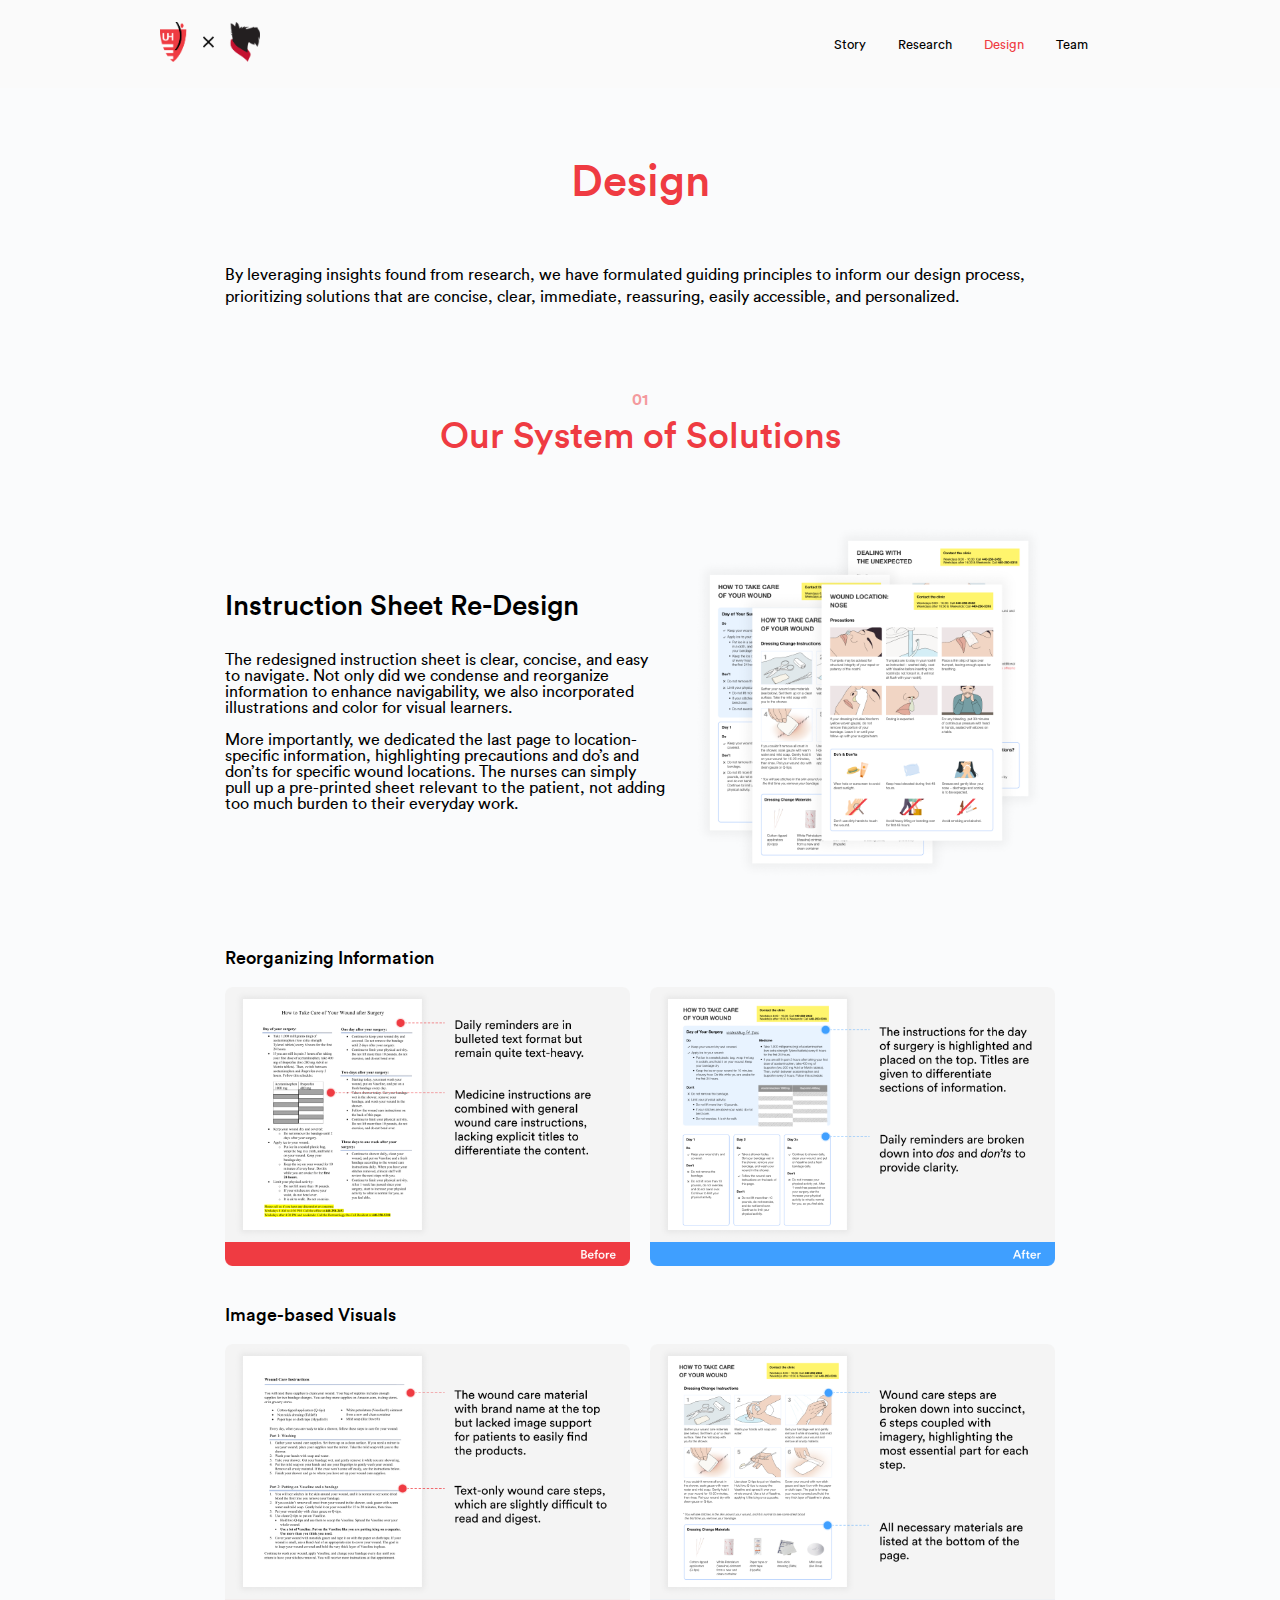
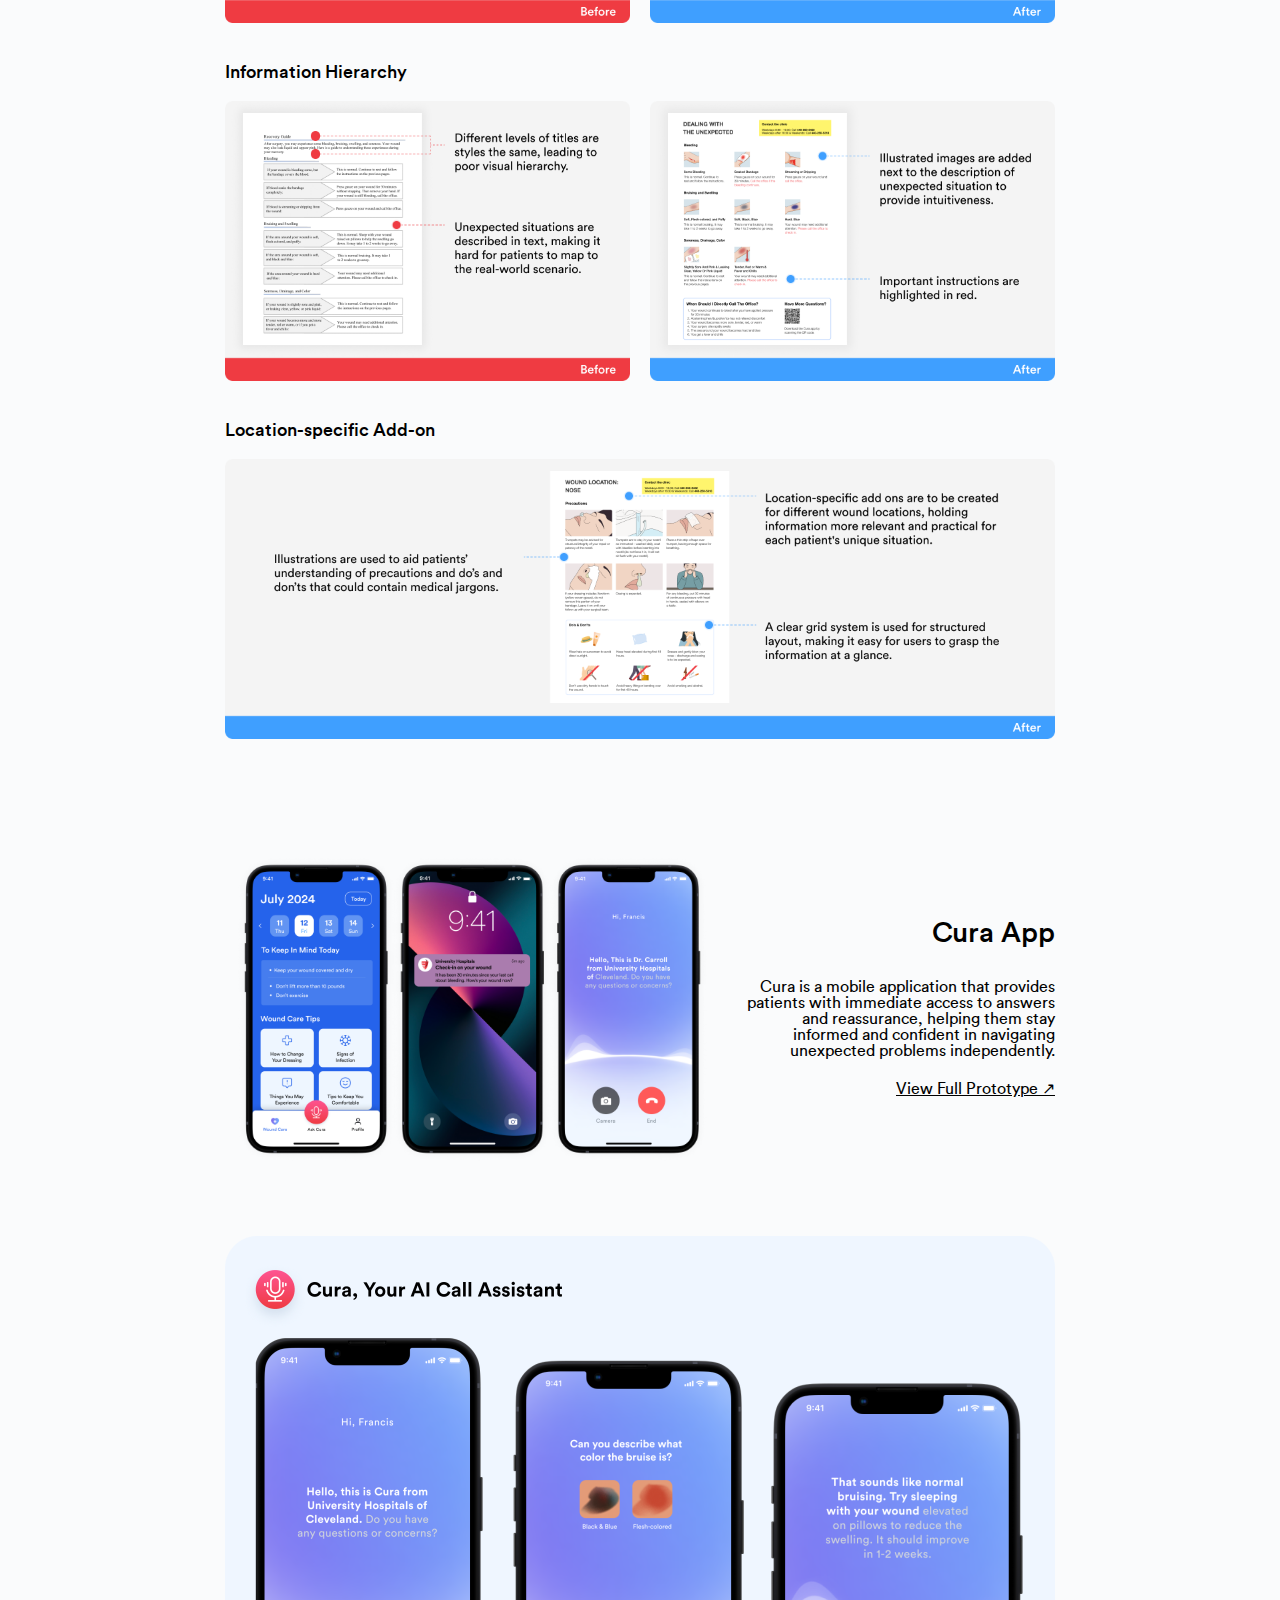
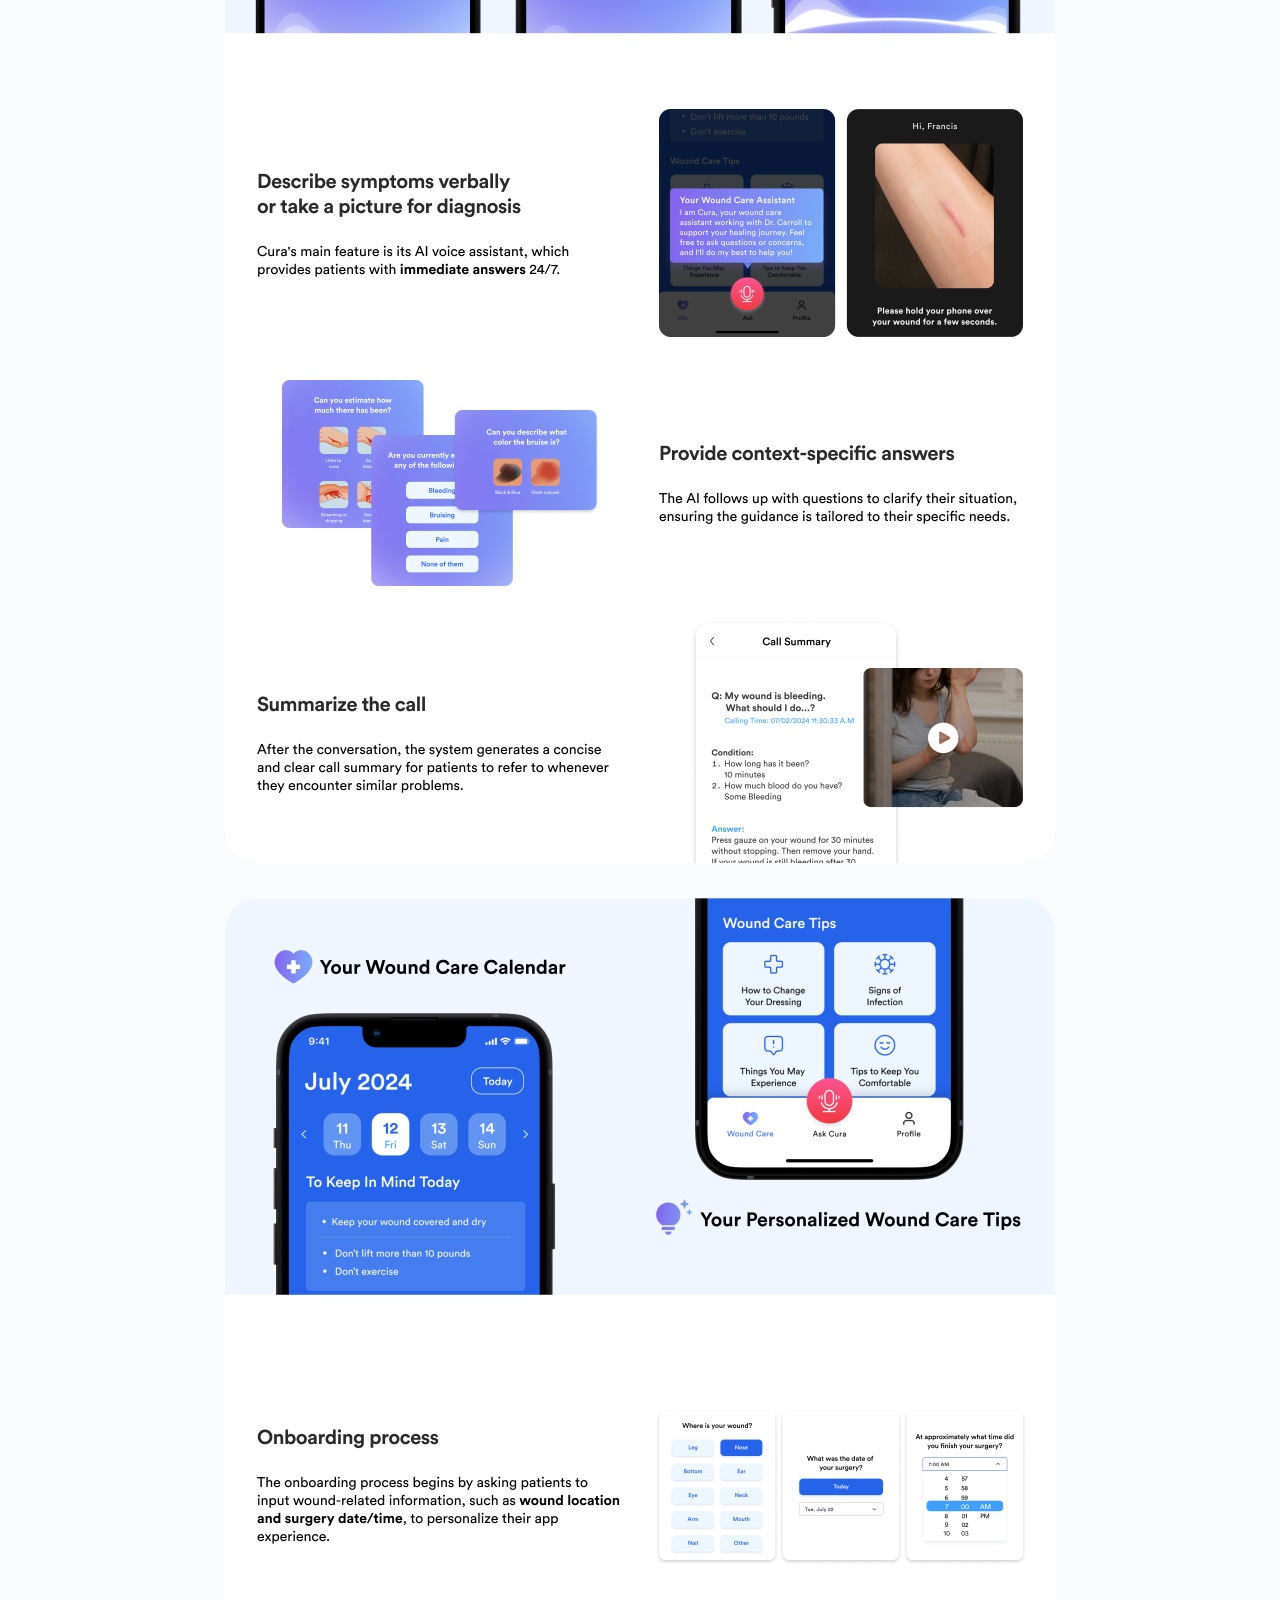
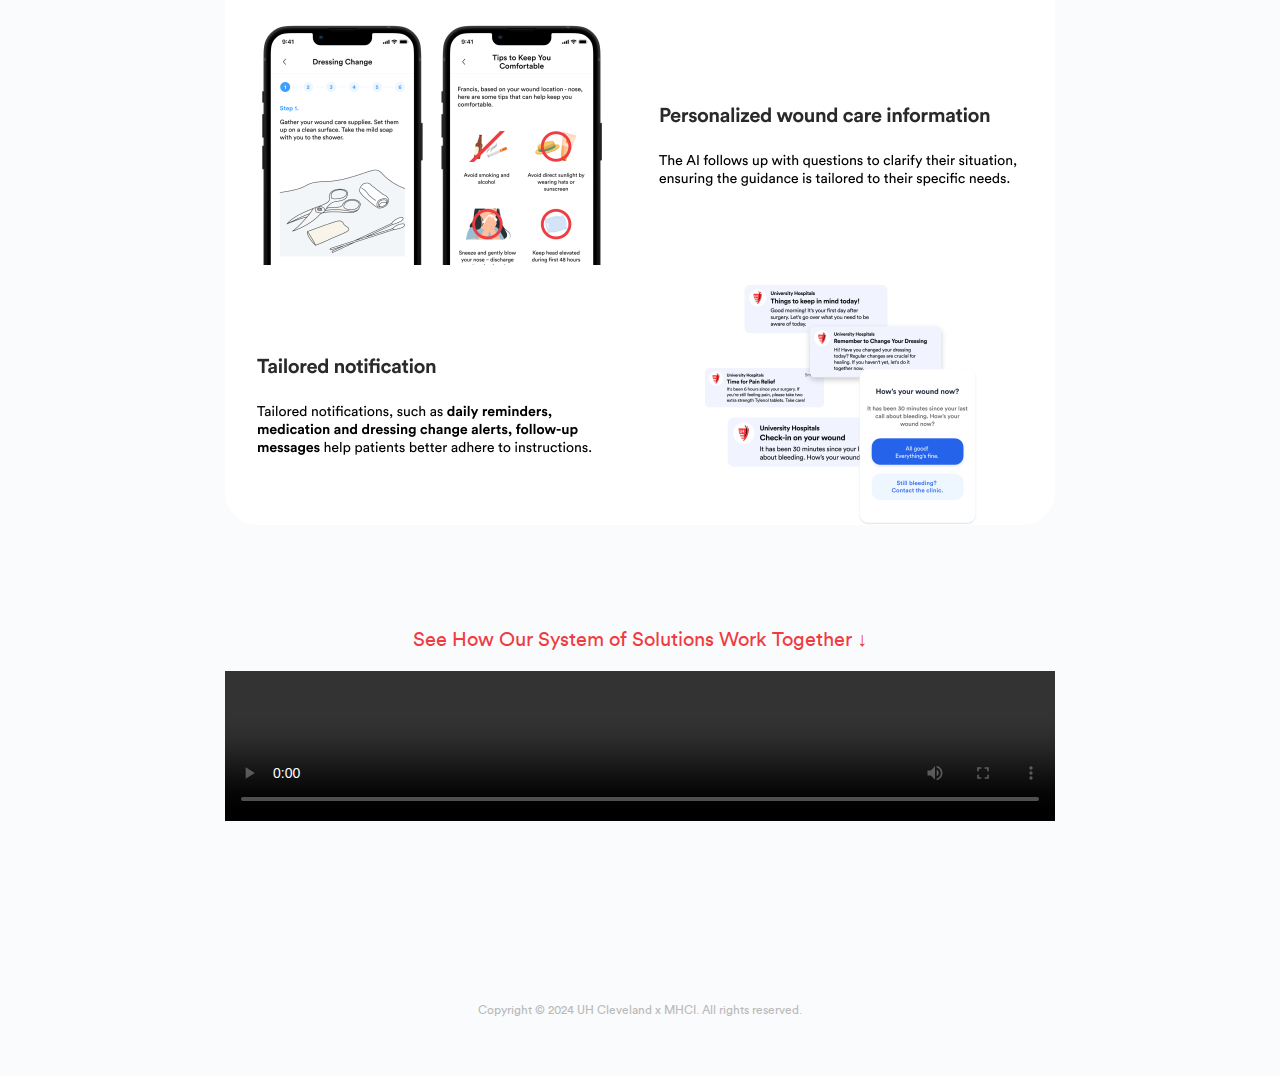
==== commit 26fb90cf: "design page" ====
--- a/design.html
+++ b/design.html
@@ -91,7 +91,7 @@
                 </div>
                 <div class = "cura-feature">
                     <img class = "cura-feature-img" src = "img/cura-ai-call.png">
-                    <img class = "cura-feature-img" src = "img/cura-ai-call.png">
+                    <img class = "cura-feature-img" src = "img/cura-wound-care-info.png">
                 </div>
                 <div class = "cura-video-section">
                     <div class = "cura-video-title">See How Our System of Solutions Work Together ↓</div>
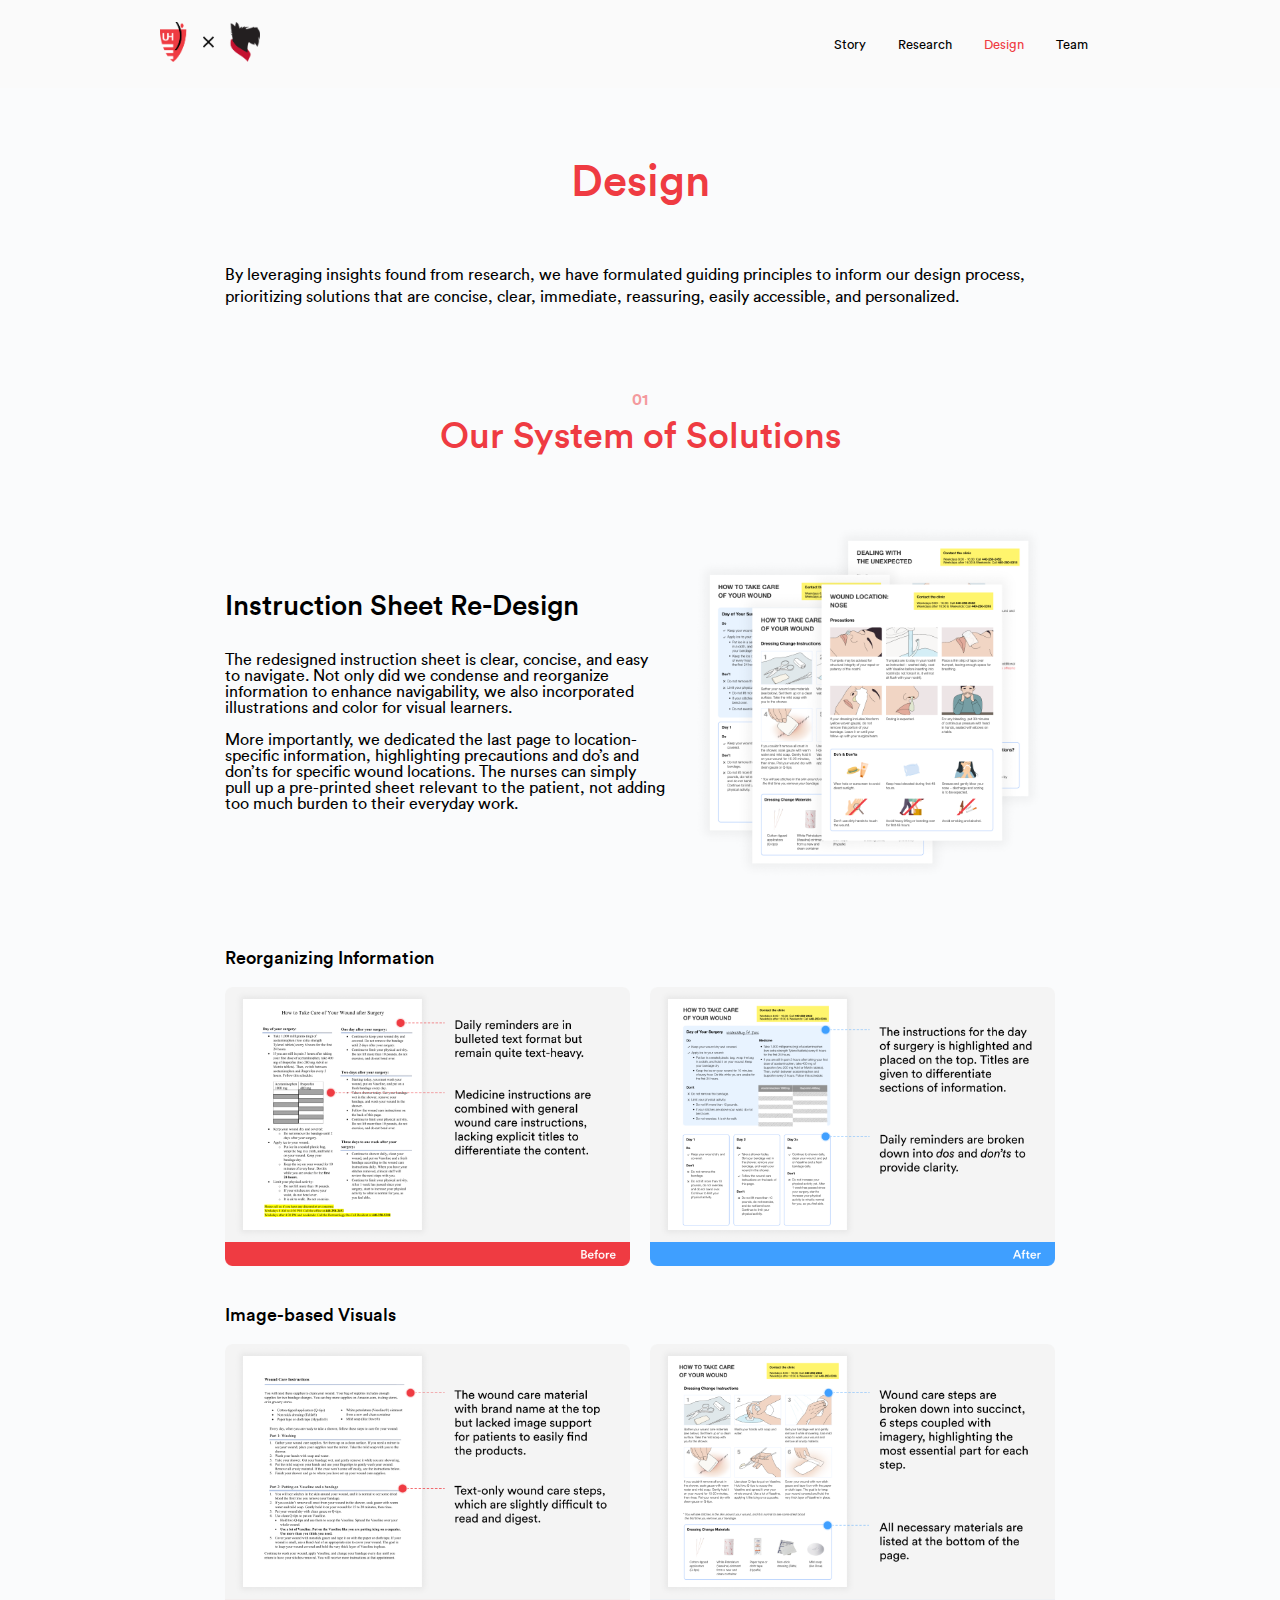
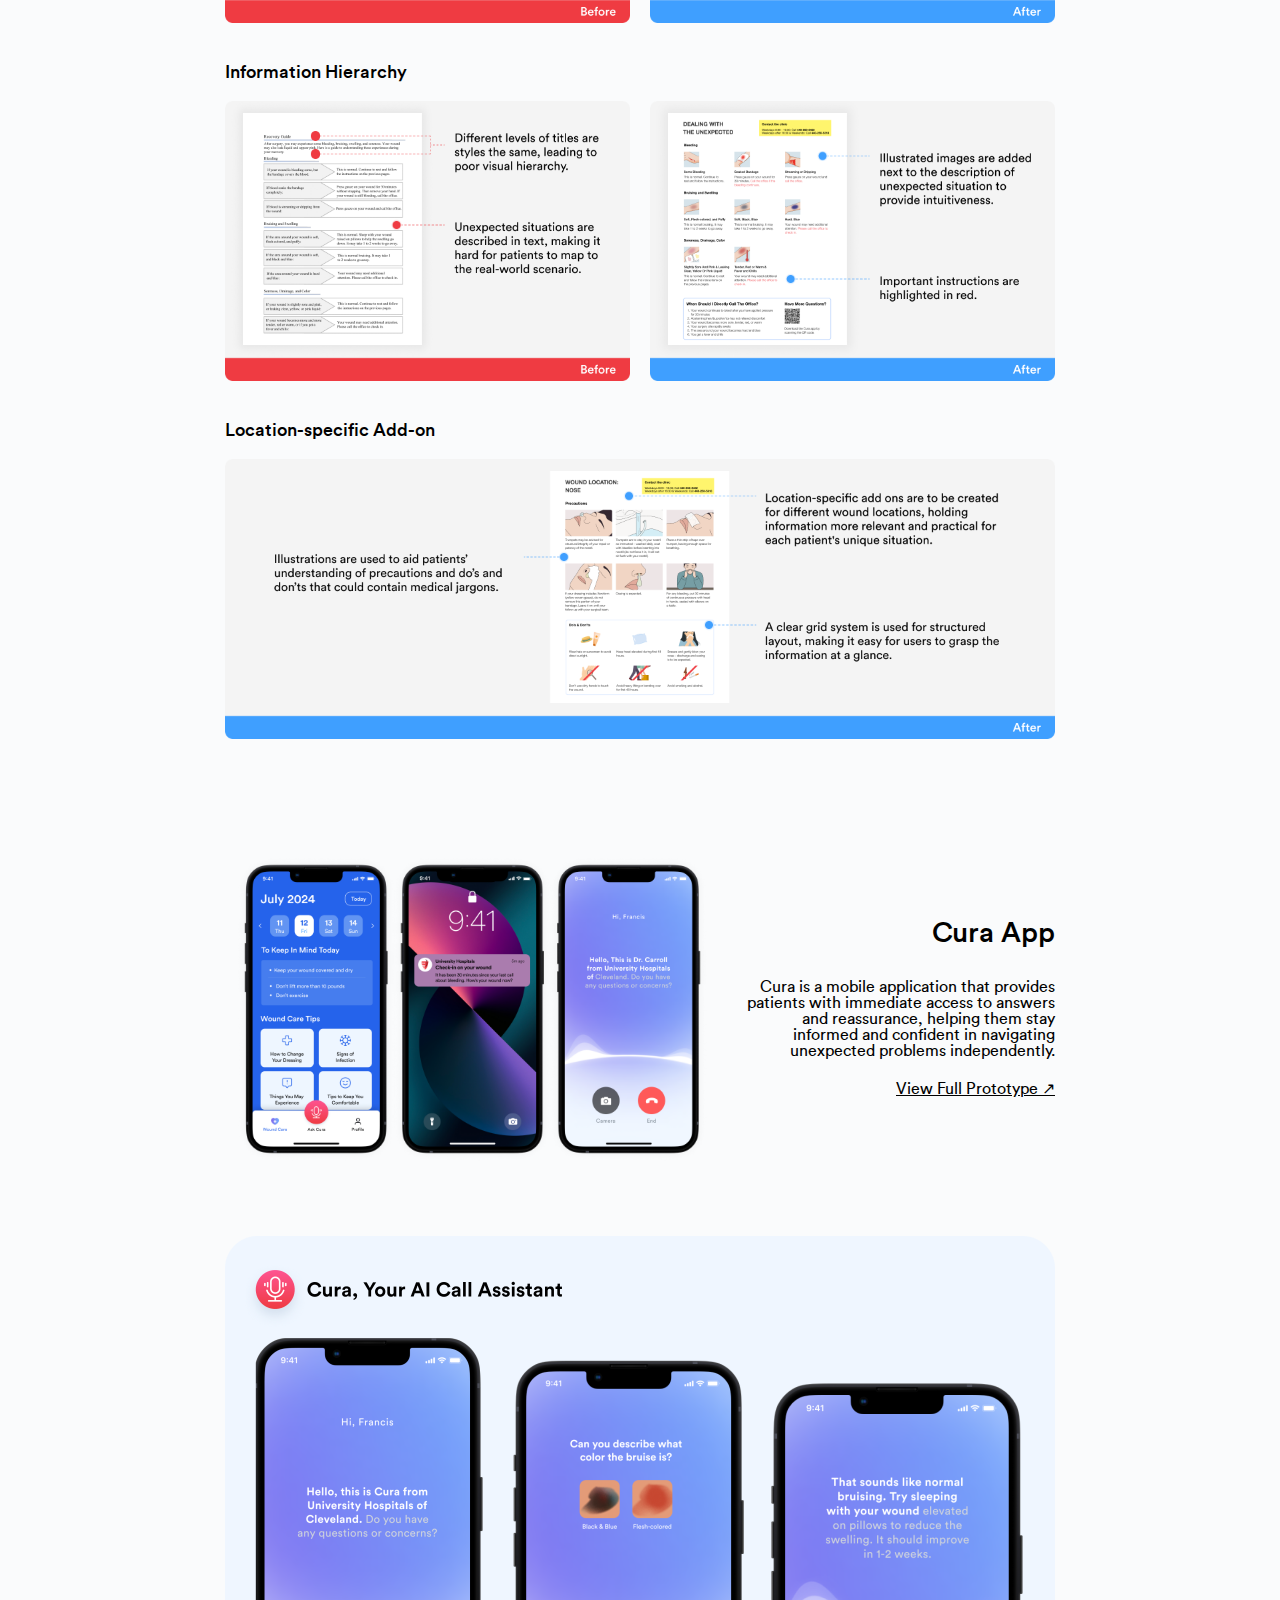
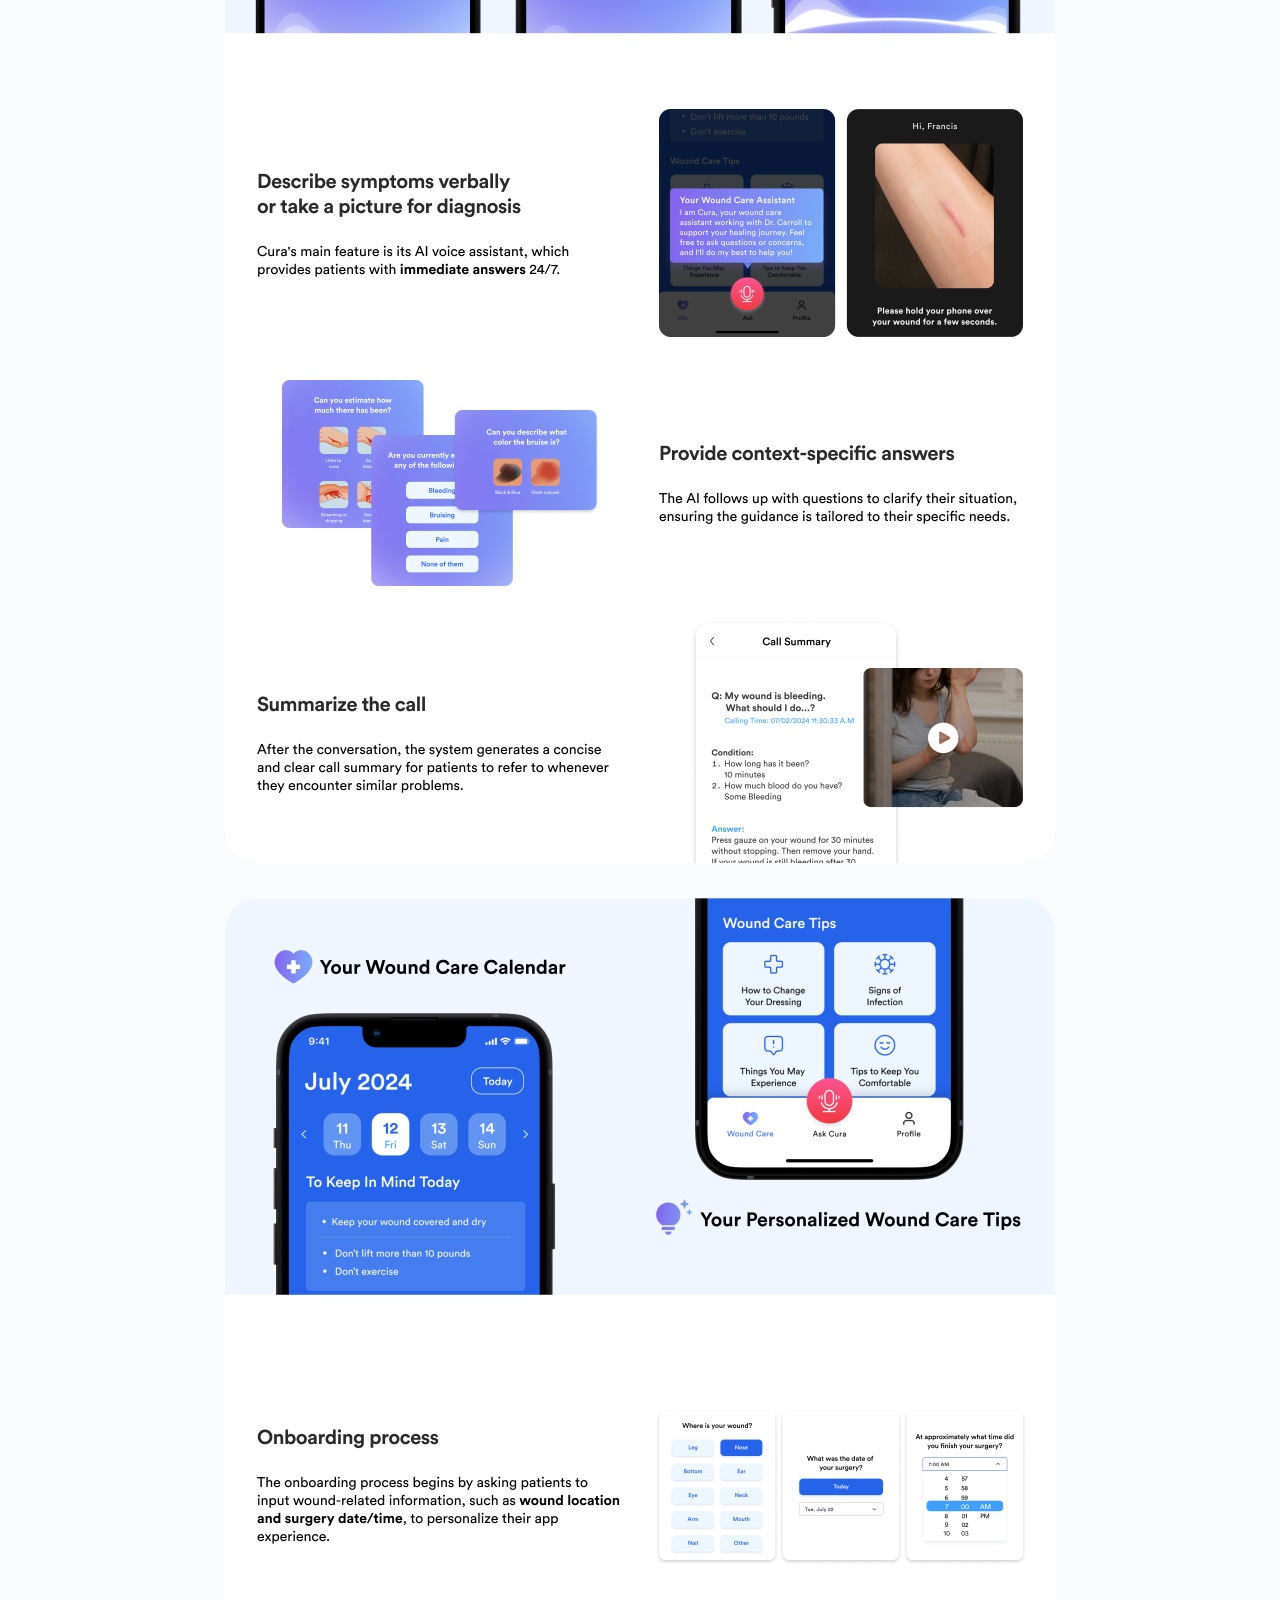
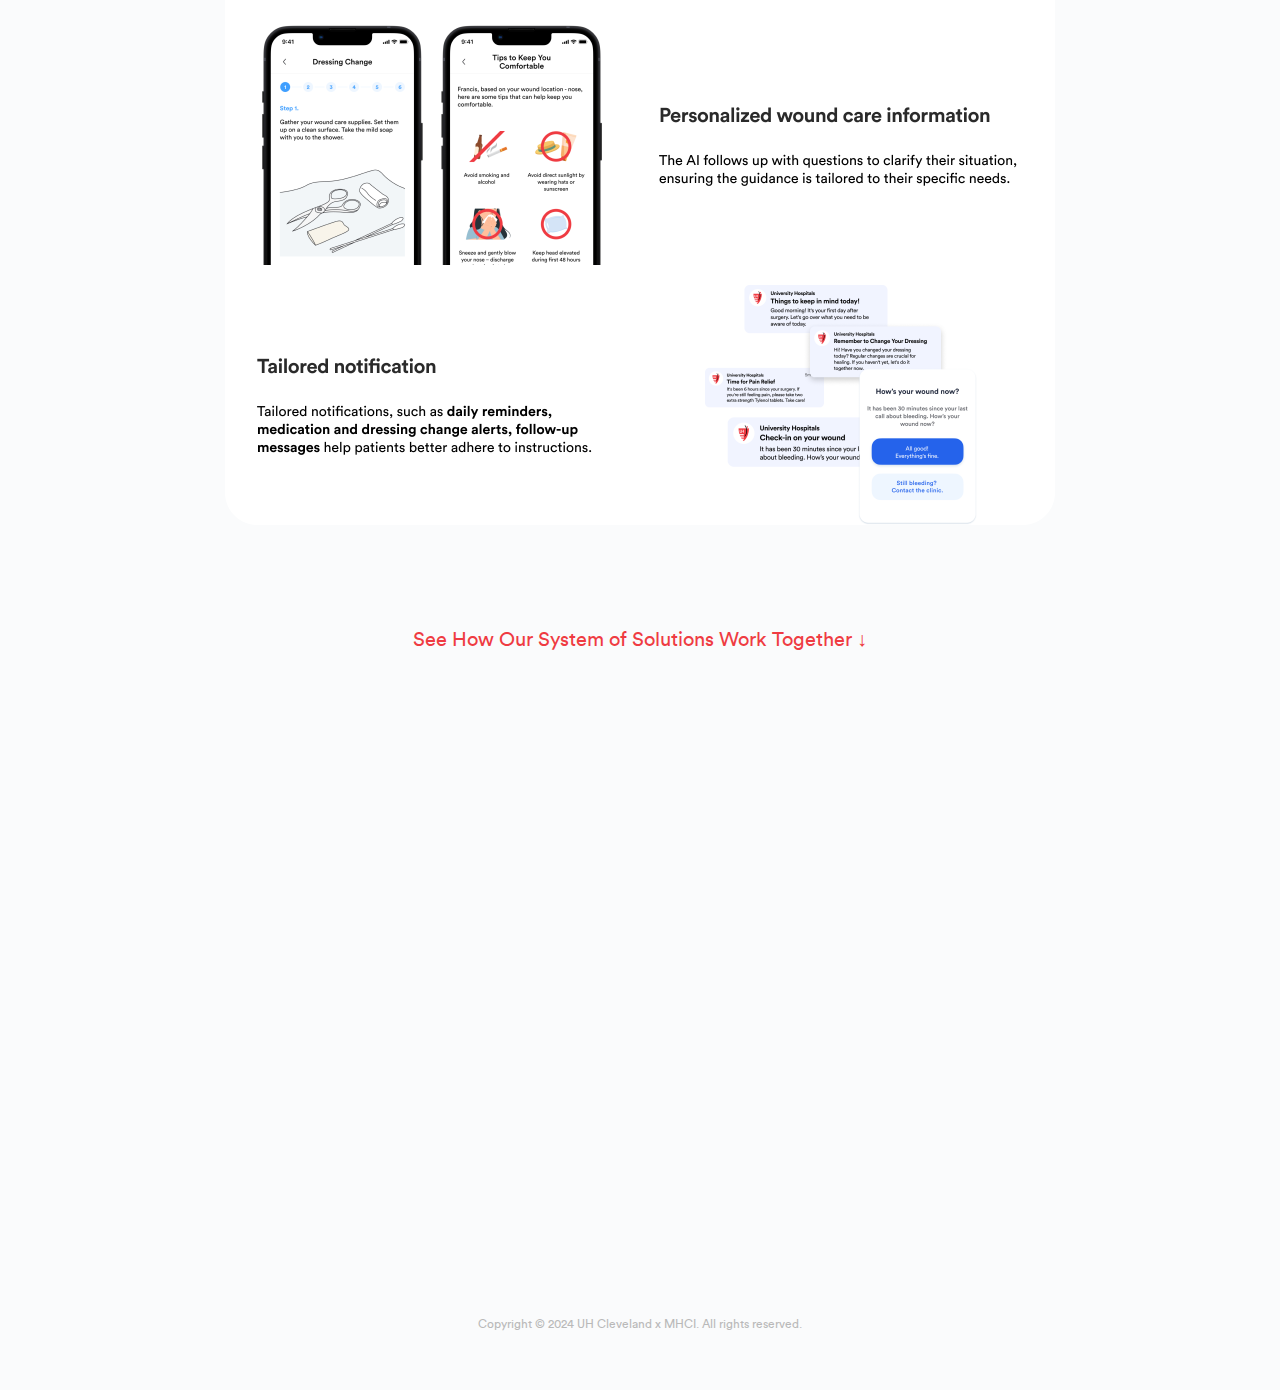
==== commit 44534e78: "video link added" ====
--- a/design.html
+++ b/design.html
@@ -95,8 +95,9 @@
                 </div>
                 <div class = "cura-video-section">
                     <div class = "cura-video-title">See How Our System of Solutions Work Together ↓</div>
-                    <video class="cura-video" controls>
-                    </video>
+                    <div class="cura-video-wrapper">
+                        <iframe class="cura-video" src="https://www.youtube.com/embed/vu7T_YepYD4" frameborder="0" allow="accelerometer; autoplay; clipboard-write; encrypted-media; gyroscope; picture-in-picture" allowfullscreen></iframe>
+                    </div>
                 </div>
             </section>
             <!--<section class = "context-section">
--- a/css/design.css
+++ b/css/design.css
@@ -192,6 +192,7 @@
     }
     .cura-video {
         width: 100%;
+        height: auto;
     }
 }
 
@@ -530,10 +531,22 @@
     margin-bottom: 20px;
     color: #EF3B42;
 }
+.cura-video-wrapper {
+    position: relative;
+    width: 100%;
+    padding-bottom: 56.25%; /* 16:9 aspect ratio */
+    height: 0;
+    overflow: hidden;
+}
 .cura-video {
-    width: 100%;
-    height: auto;
-}
+    position: absolute;
+    top: 0;
+    left: 0;
+    width: 100%;
+    height: 100%;
+}
+
+
 
 
 
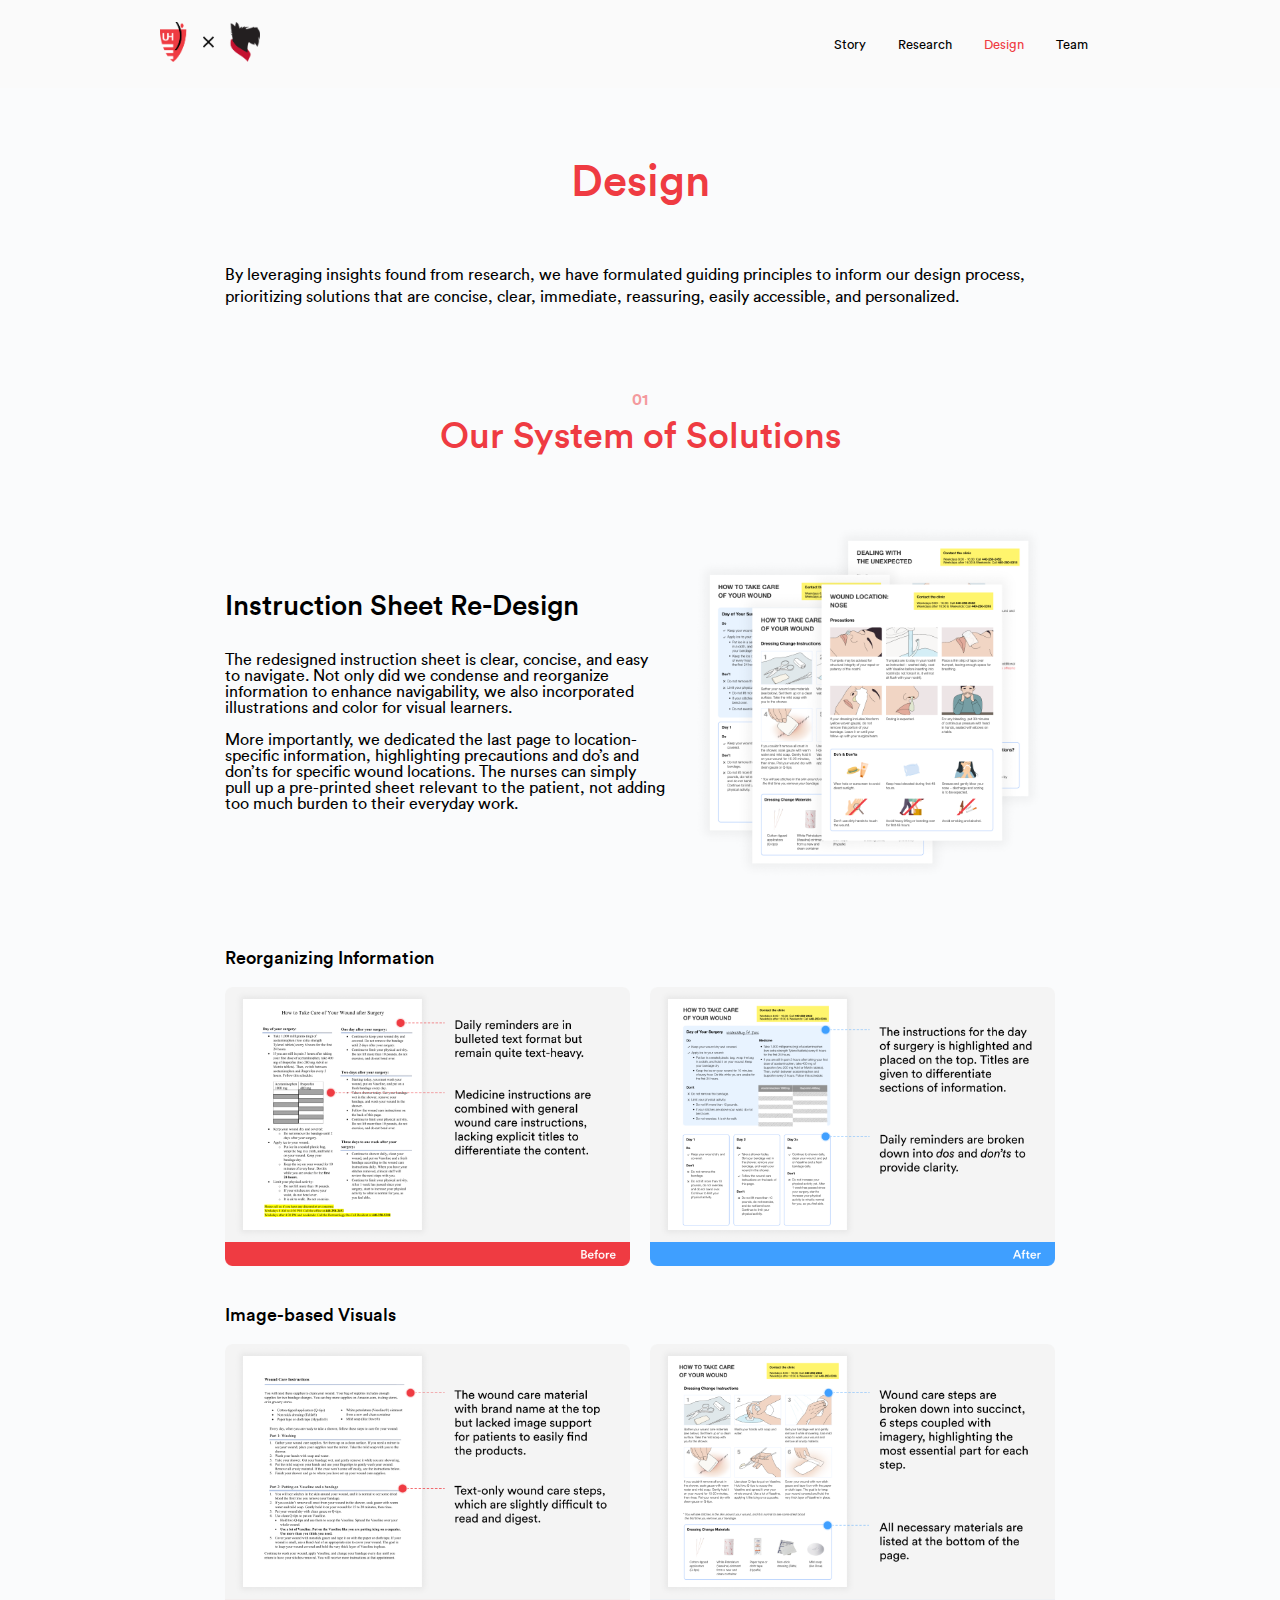
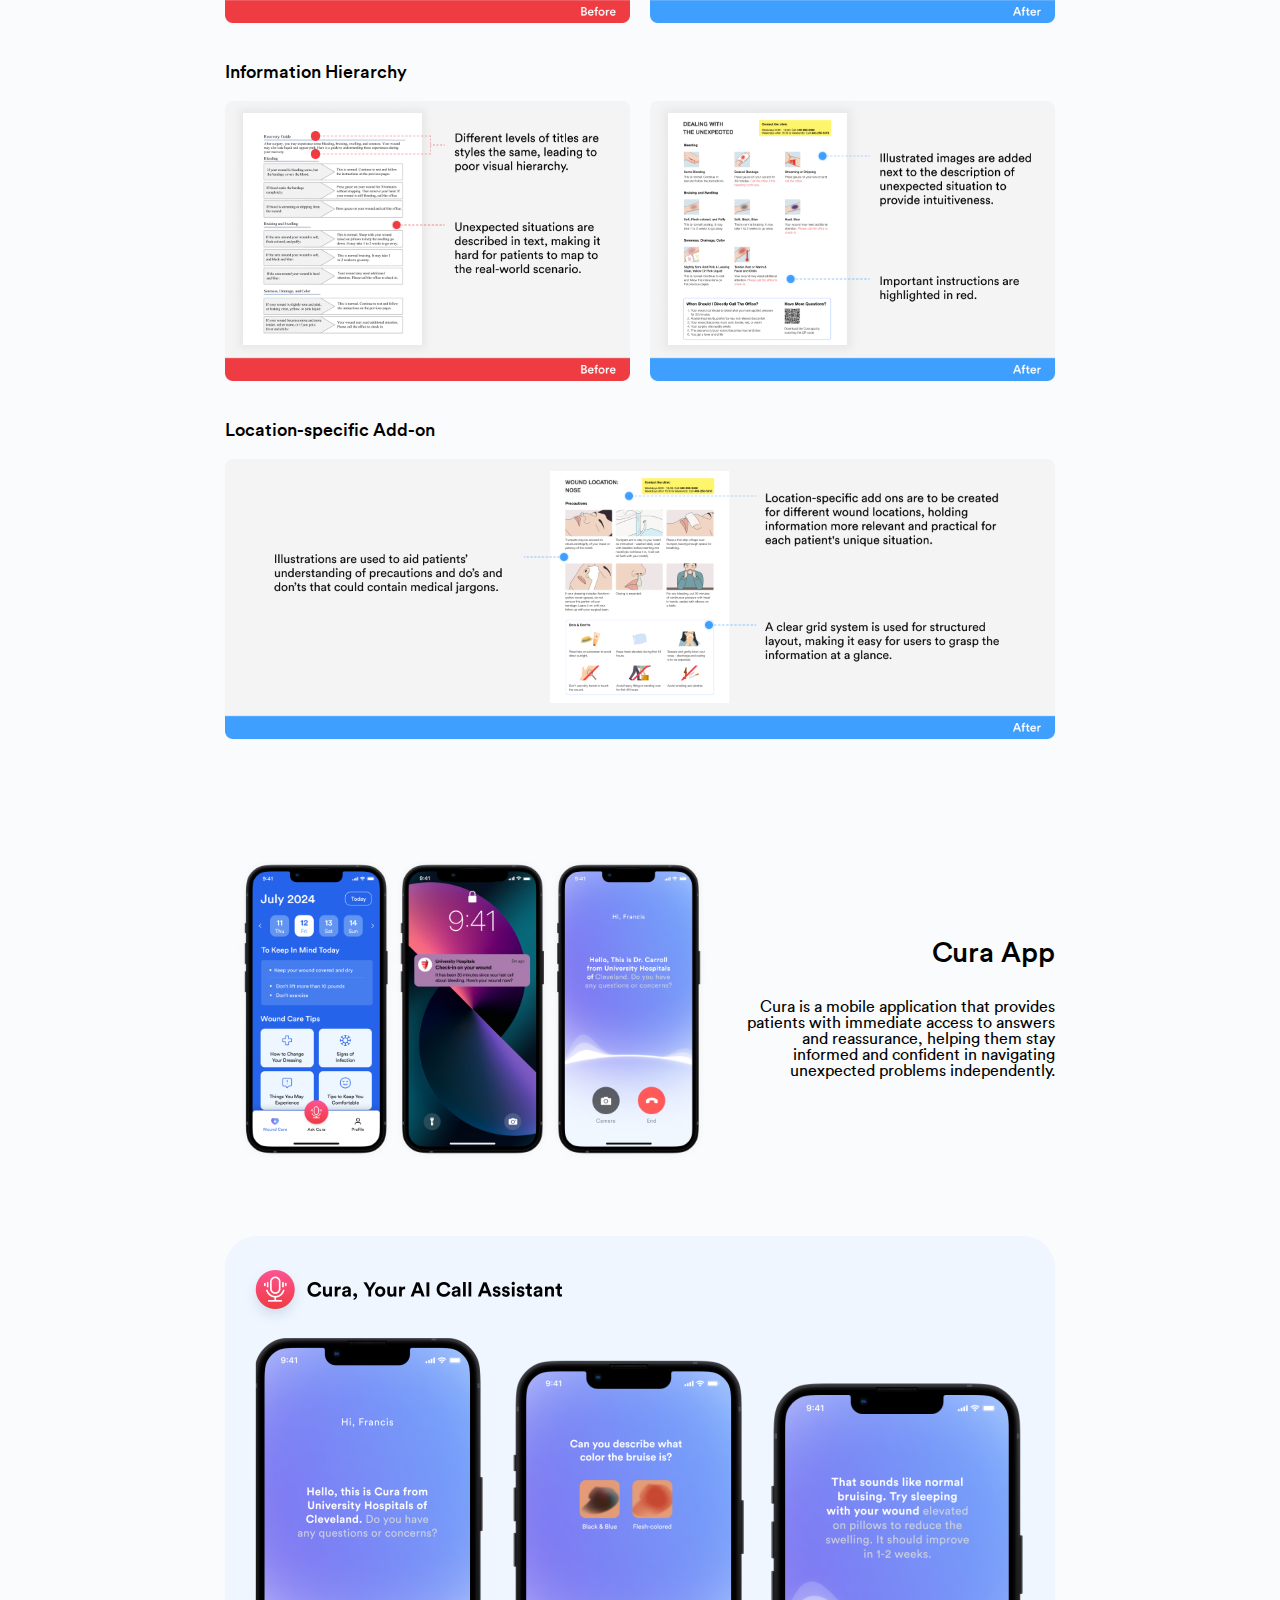
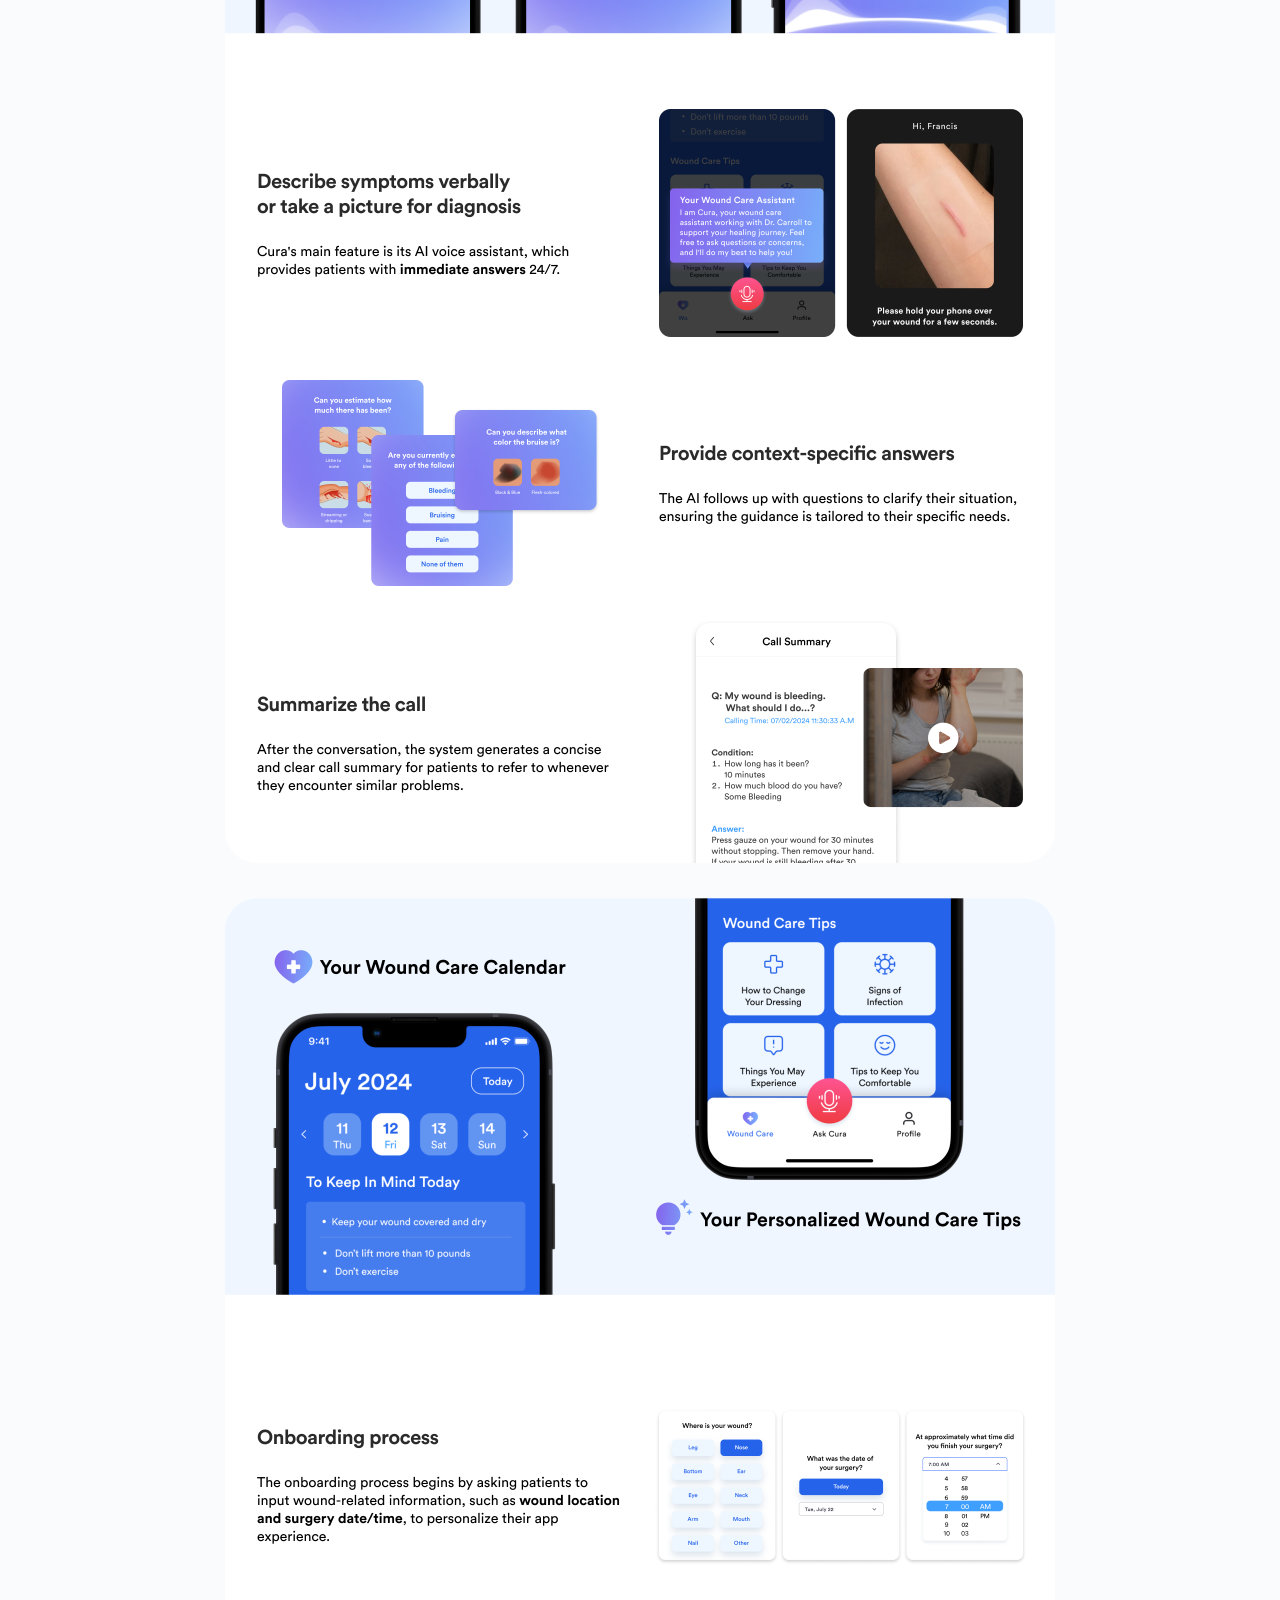
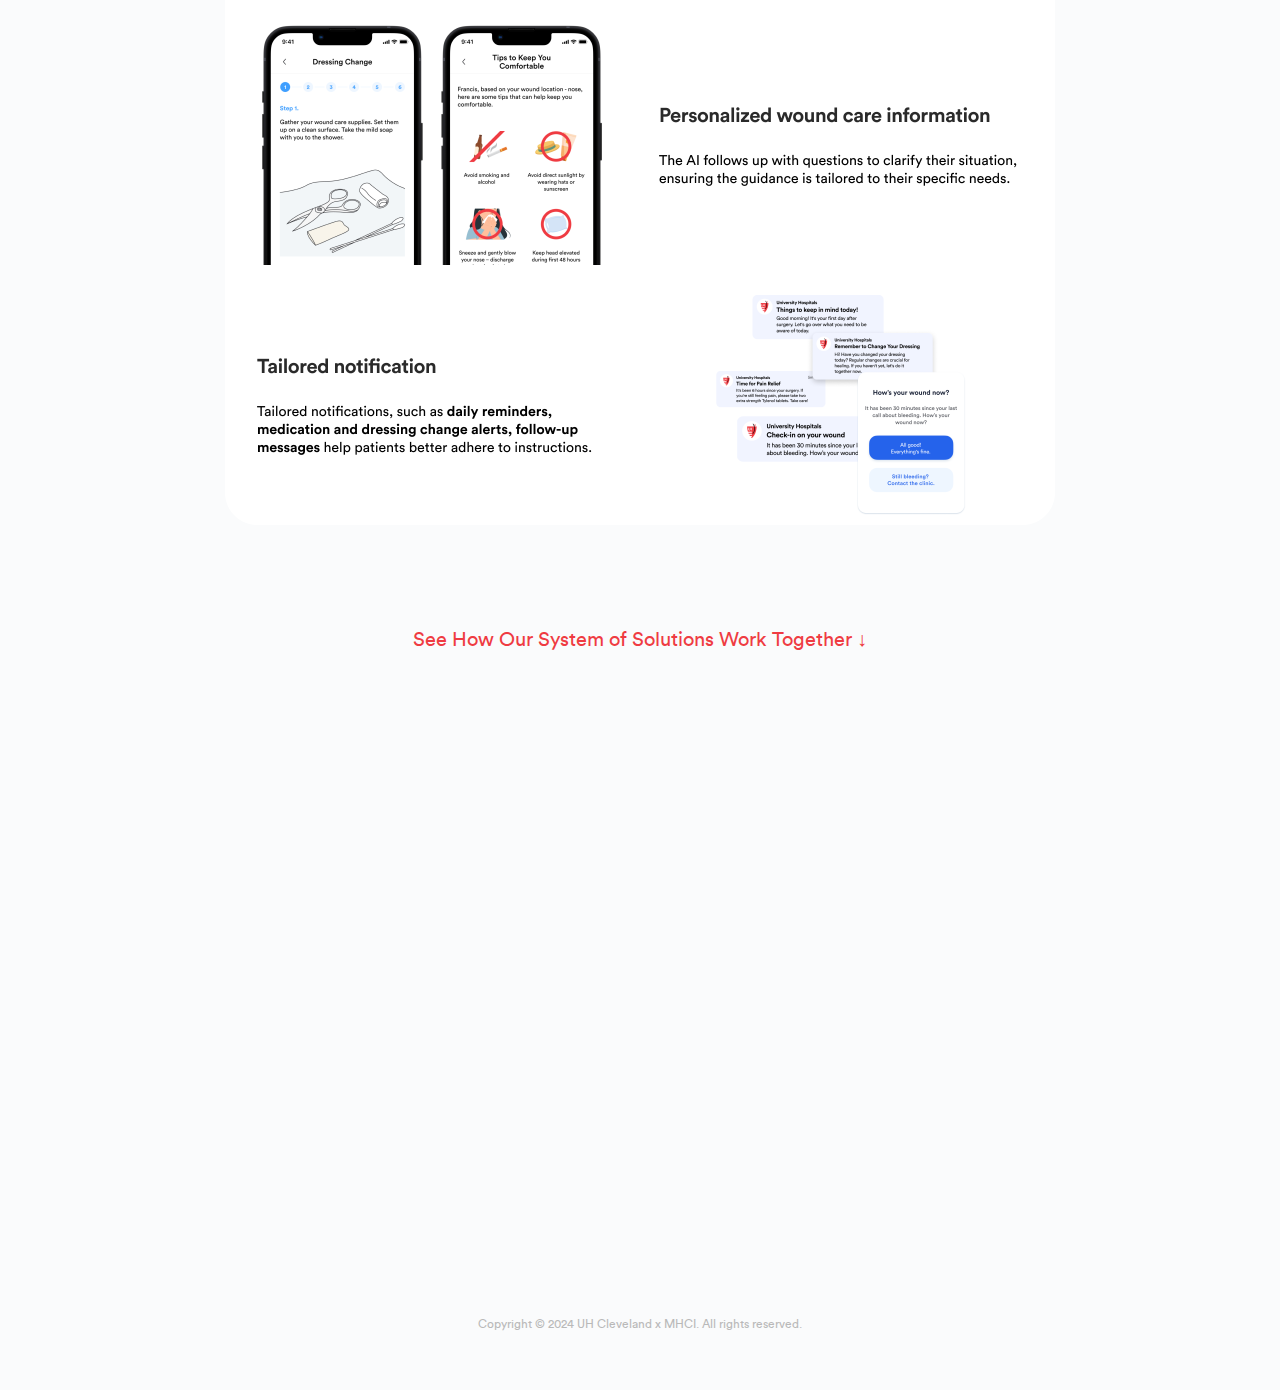
==== commit 7eee63b6: "mobile update" ====
--- a/design.html
+++ b/design.html
@@ -86,12 +86,14 @@
                     <div class = "cura-header-right">
                         <div class = "cura-title">Cura App</div>
                         <div class = "cura-text">Cura is a mobile application that provides patients with immediate access to answers and reassurance, helping them stay informed and confident in navigating unexpected problems independently.</div>
-                        <div class = "prototype-link">View Full Prototype ↗</div>
+                        <!--<div class = "prototype-link">View Full Prototype ↗</div>-->
                     </div>
                 </div>
                 <div class = "cura-feature">
                     <img class = "cura-feature-img" src = "img/cura-ai-call.png">
+                    <img class = "cura-feature-img-mobile" src = "img/mobile-cura-ai-call.png">
                     <img class = "cura-feature-img" src = "img/cura-wound-care-info.png">
+                    <img class = "cura-feature-img-mobile" src = "img/mobile-cura-wound-care-info.png">
                 </div>
                 <div class = "cura-video-section">
                     <div class = "cura-video-title">See How Our System of Solutions Work Together ↓</div>
--- a/css/design.css
+++ b/css/design.css
@@ -179,6 +179,14 @@
     }
     .cura-feature {
         width: 100% !important;
+    }
+    .cura-feature-img {
+        display: none !important;
+    }
+    .cura-feature-img-mobile {
+        display: block !important;
+        width: 100% !important;
+        margin-bottom: 32px !important;
     }
     .cura-video-section {
         width: 100% !important;
@@ -521,6 +529,9 @@
     width: 100%;
     margin-bottom: 32px;
 }
+.cura-feature-img-mobile {
+    display: none;
+}
 .cura-video-section {
     width: 830px;
     margin-top: 68px;
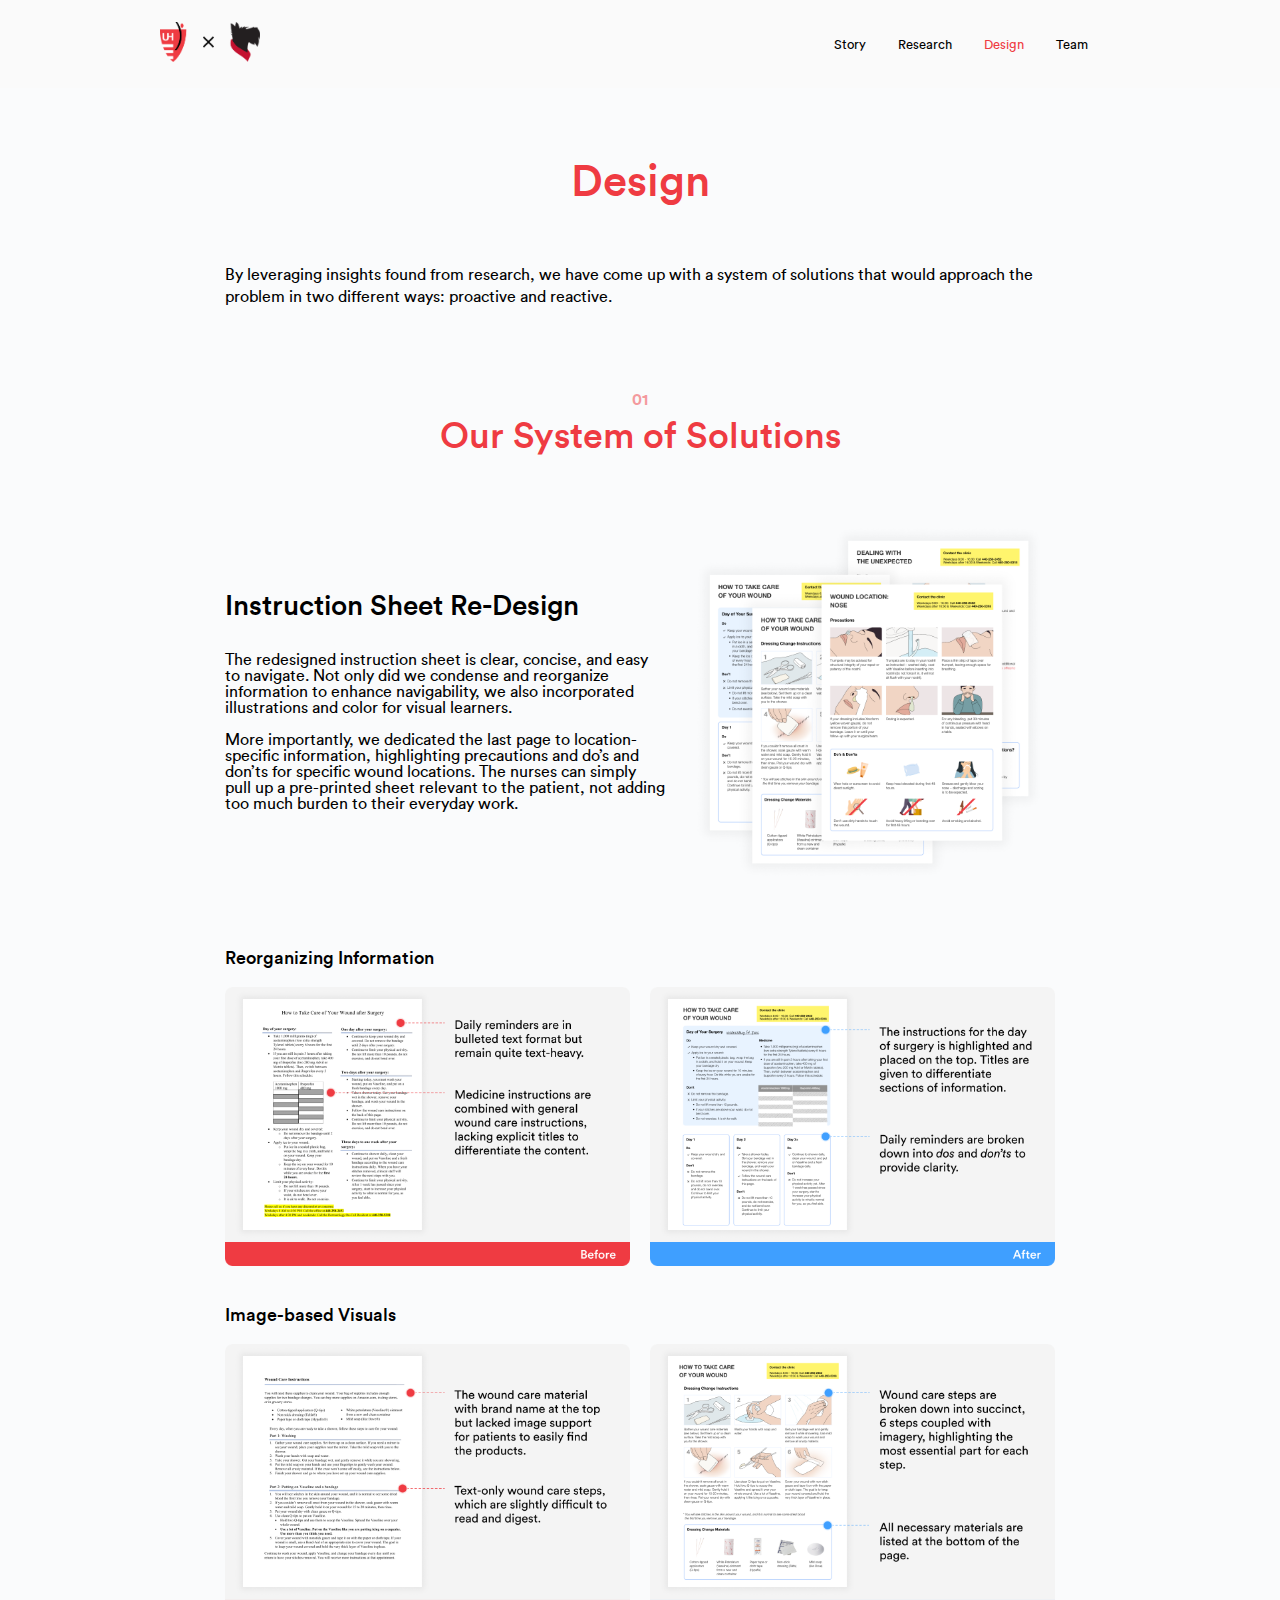
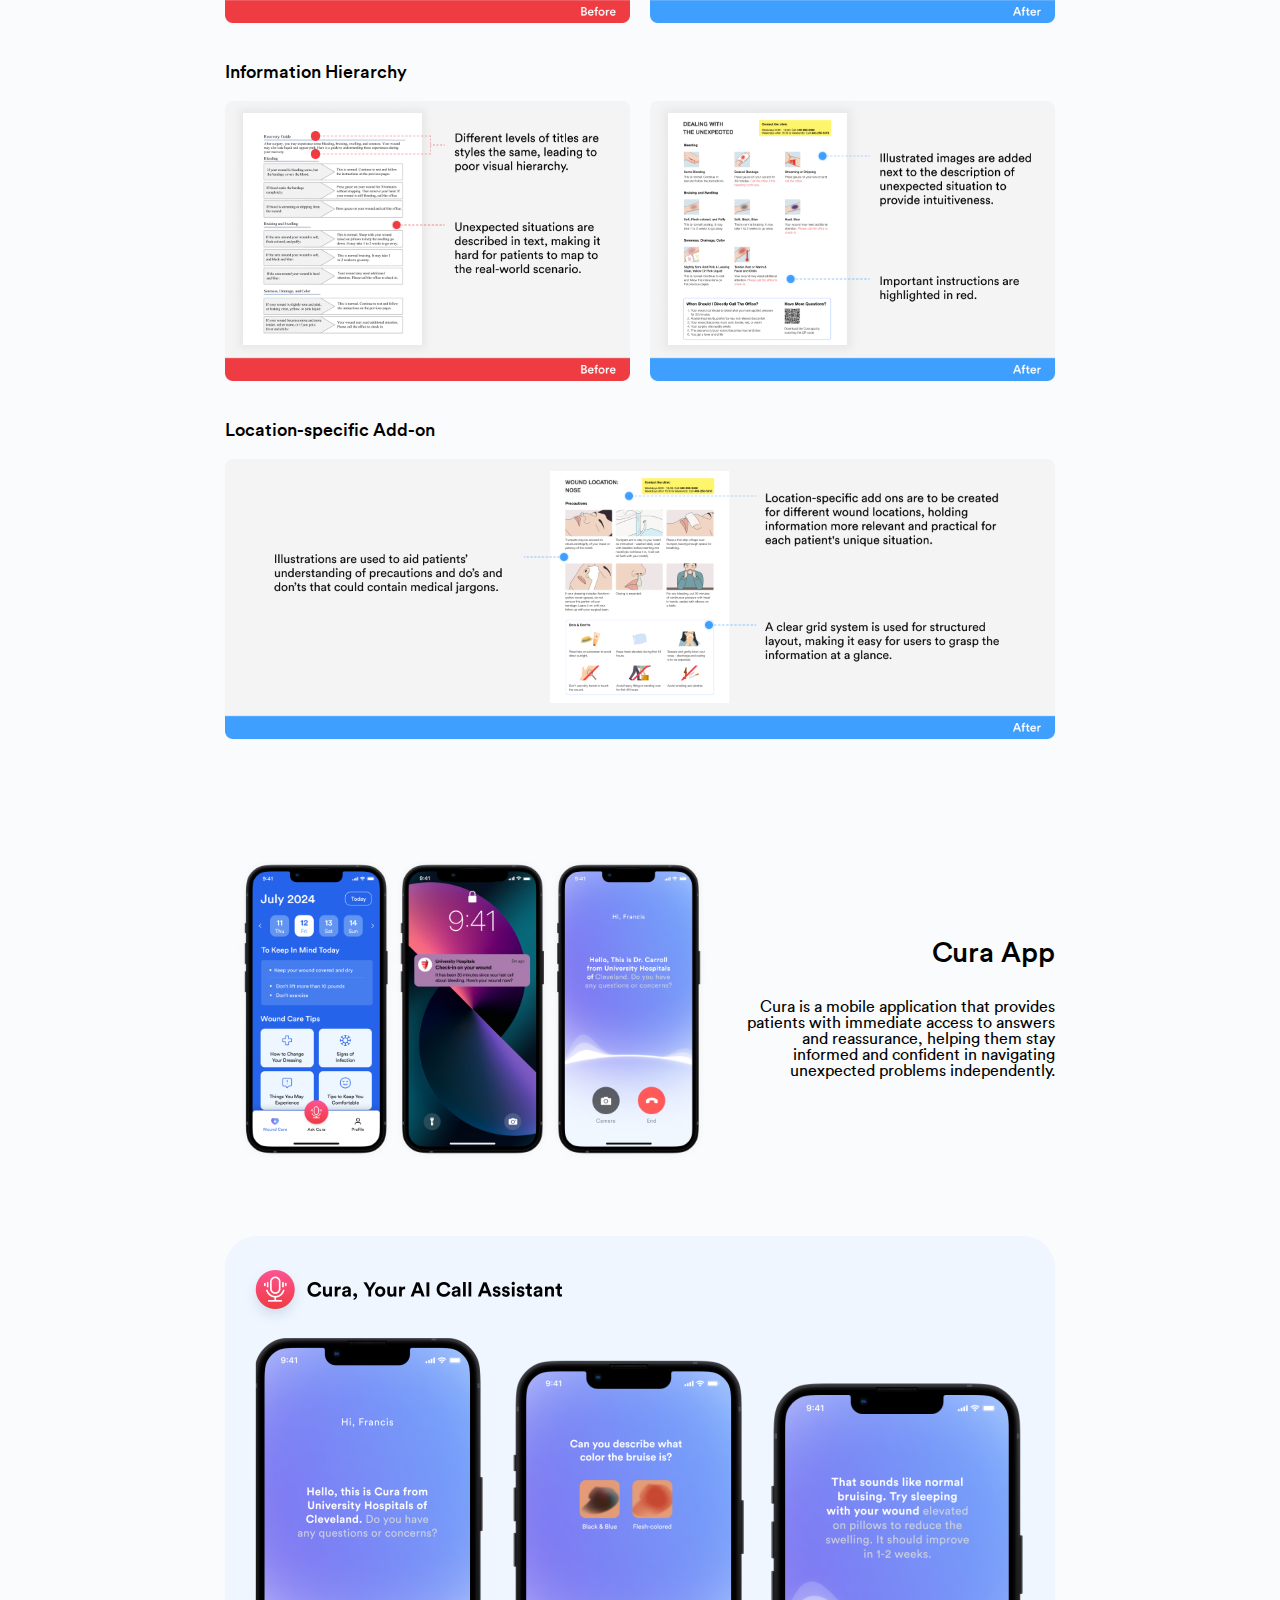
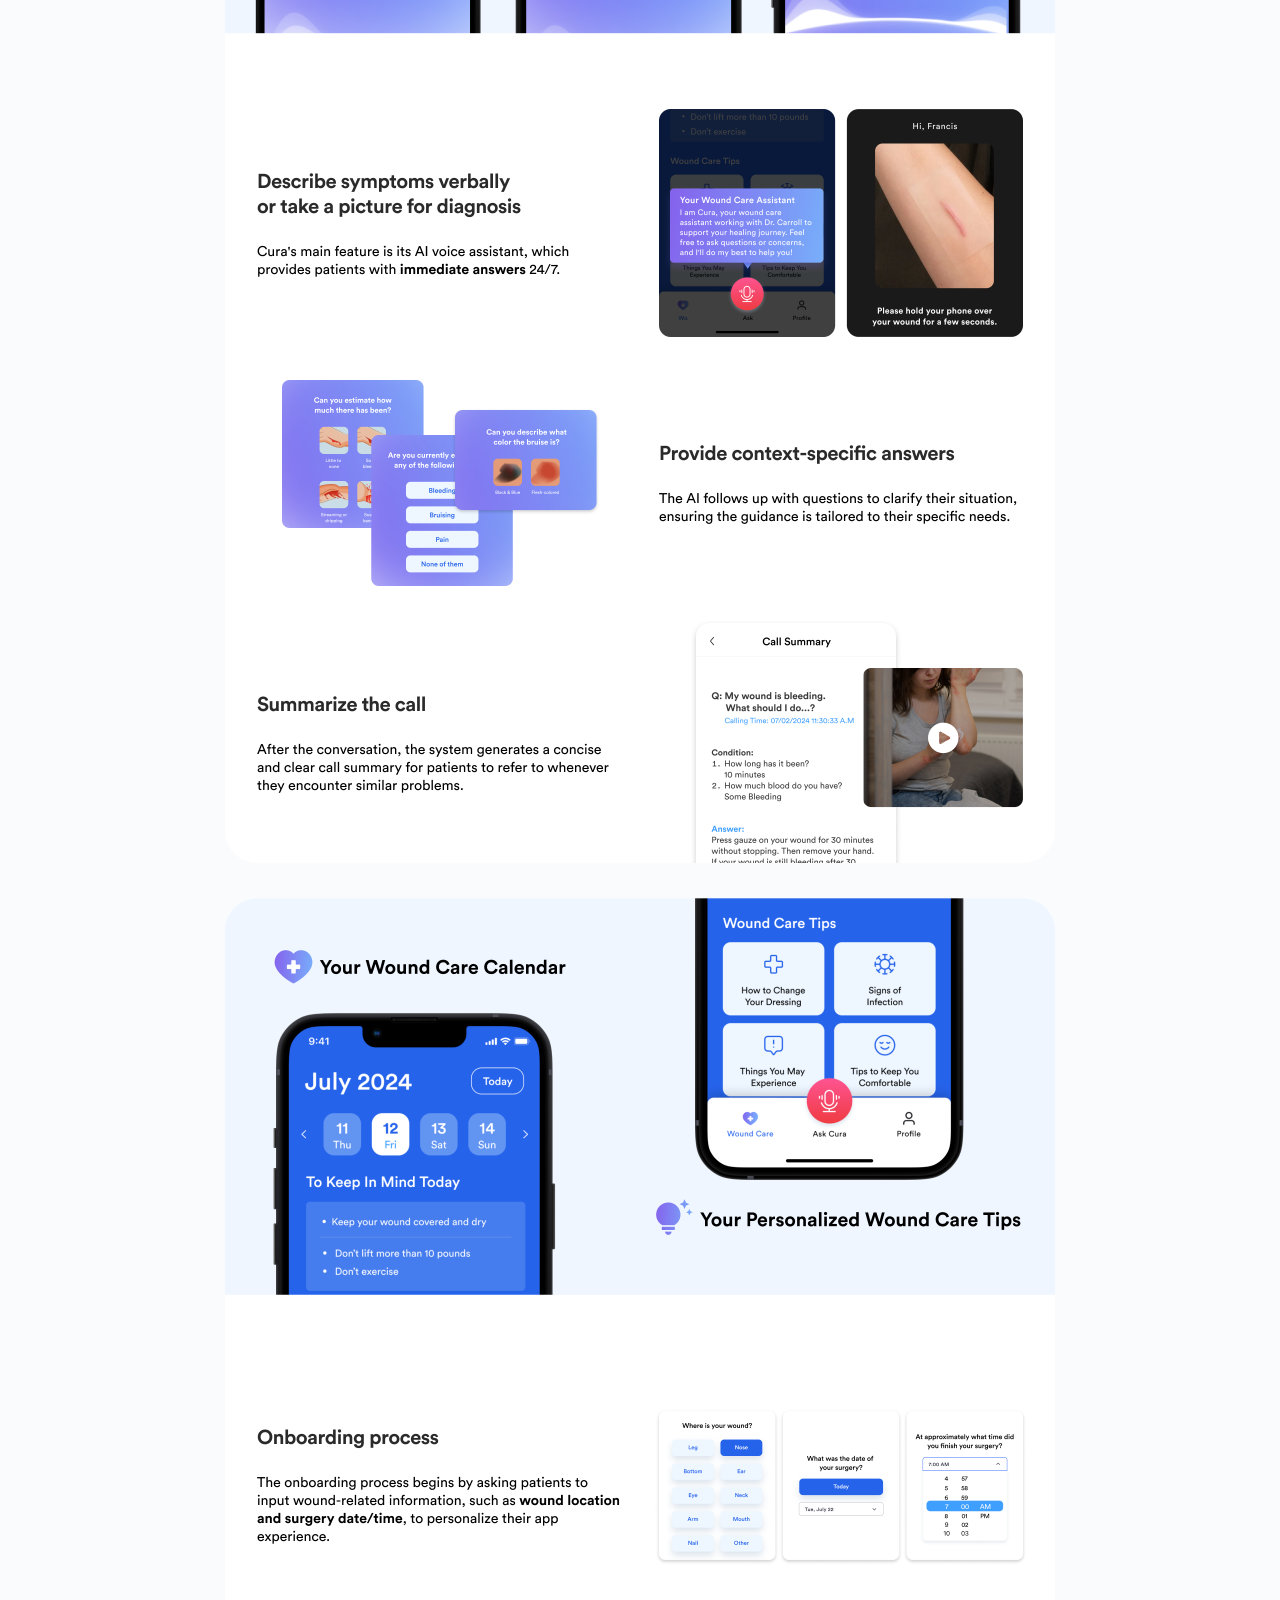
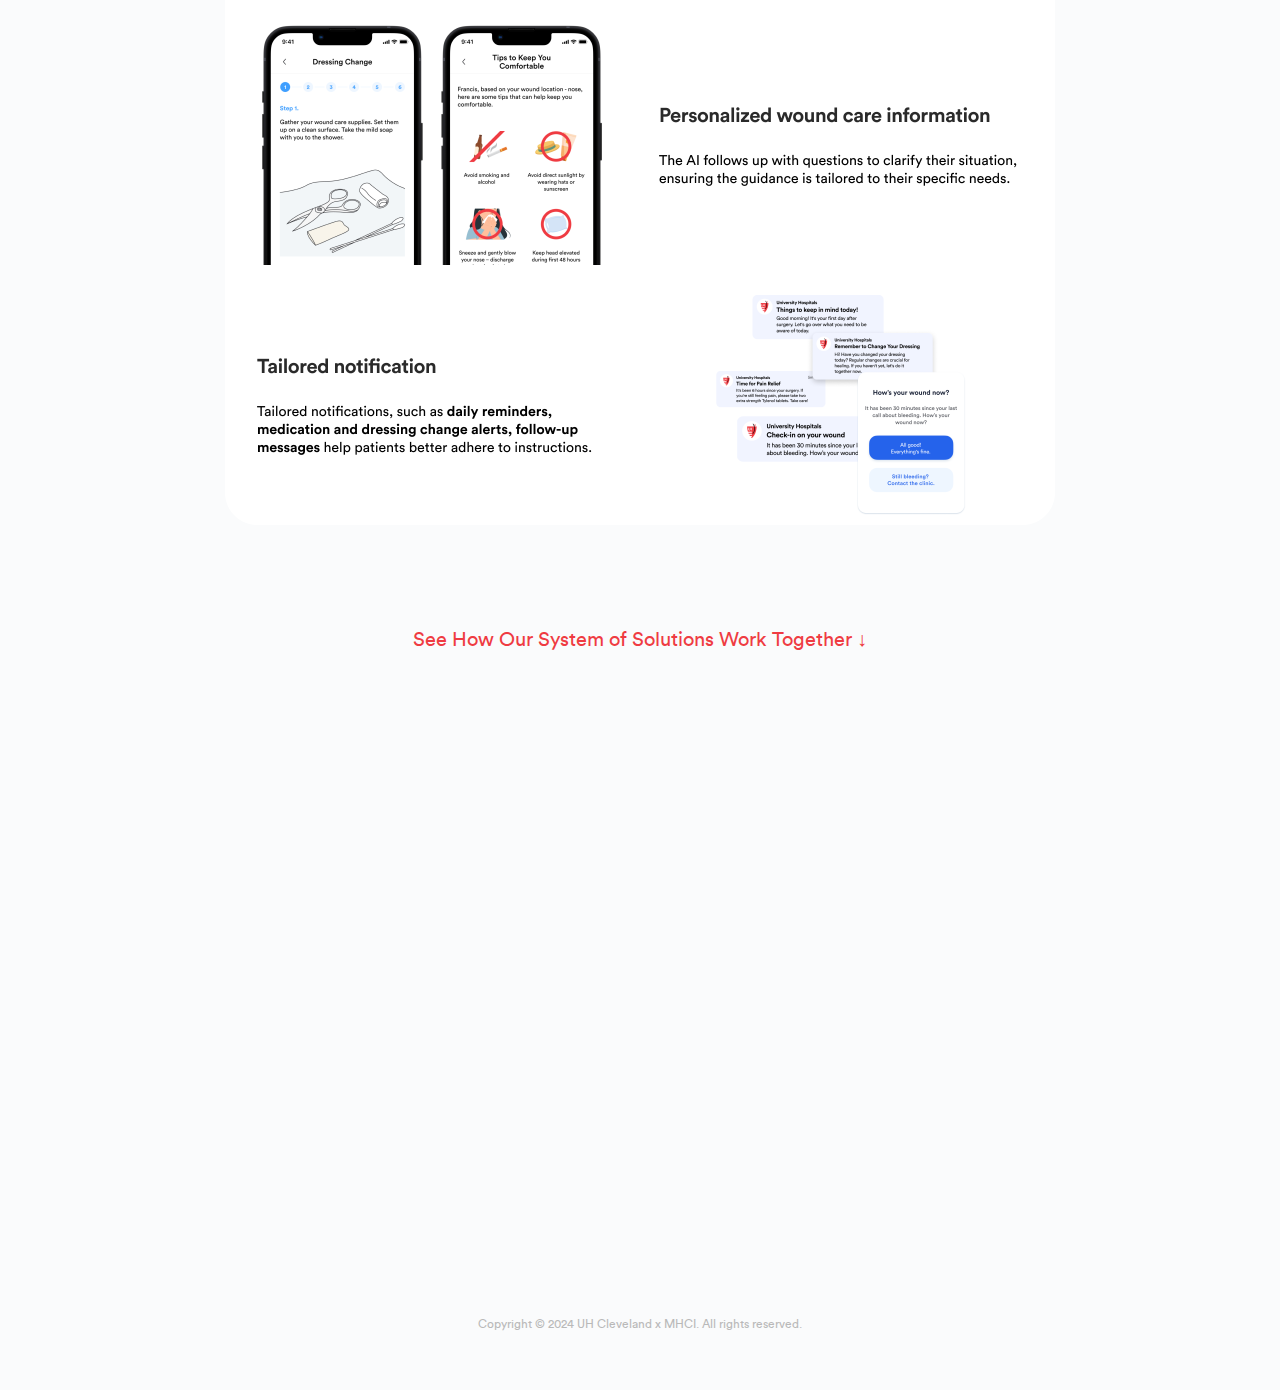
==== commit 1c685422: "commit" ====
--- a/design.html
+++ b/design.html
@@ -37,7 +37,7 @@
         <div class = "content">
             <div class = "page-heading">
                 <div class = "page-title">Design</div>
-                <p class = "page-heading-text">By leveraging insights found from research, we have formulated guiding principles to inform our design process, prioritizing solutions that are concise, clear, immediate, reassuring, easily accessible, and personalized. </p>
+                <p class = "page-heading-text">By leveraging insights found from research, we have come up with a system of solutions that would approach the problem in two different ways: proactive and reactive.</p>
             </div>
             <section class = "context-section">
                 <p class = "title-number">01</p>
--- a/css/design.css
+++ b/css/design.css
@@ -99,7 +99,6 @@
         width: 100% !important;
         margin-left: 24px !important;
         margin-right: 24px !important;
-
     }
     .principle-selection {
         margin-left: 0 !important;
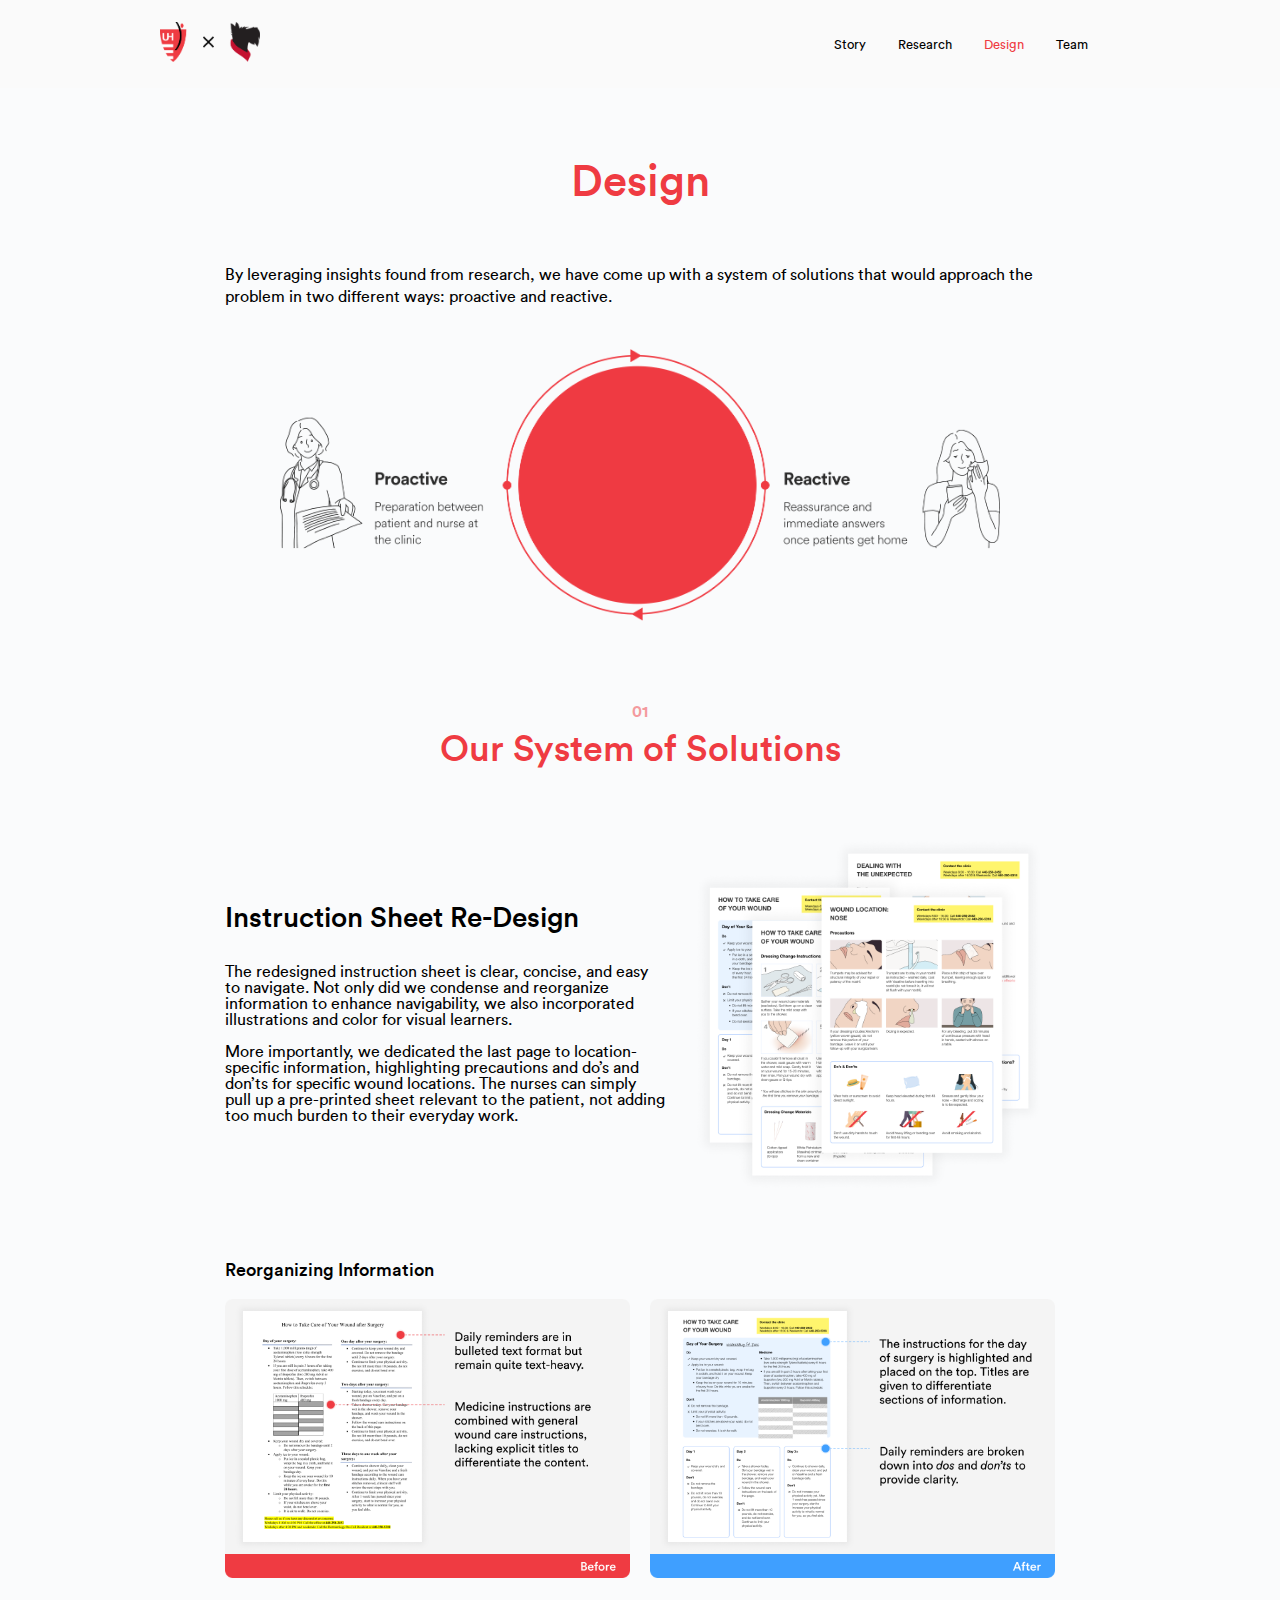
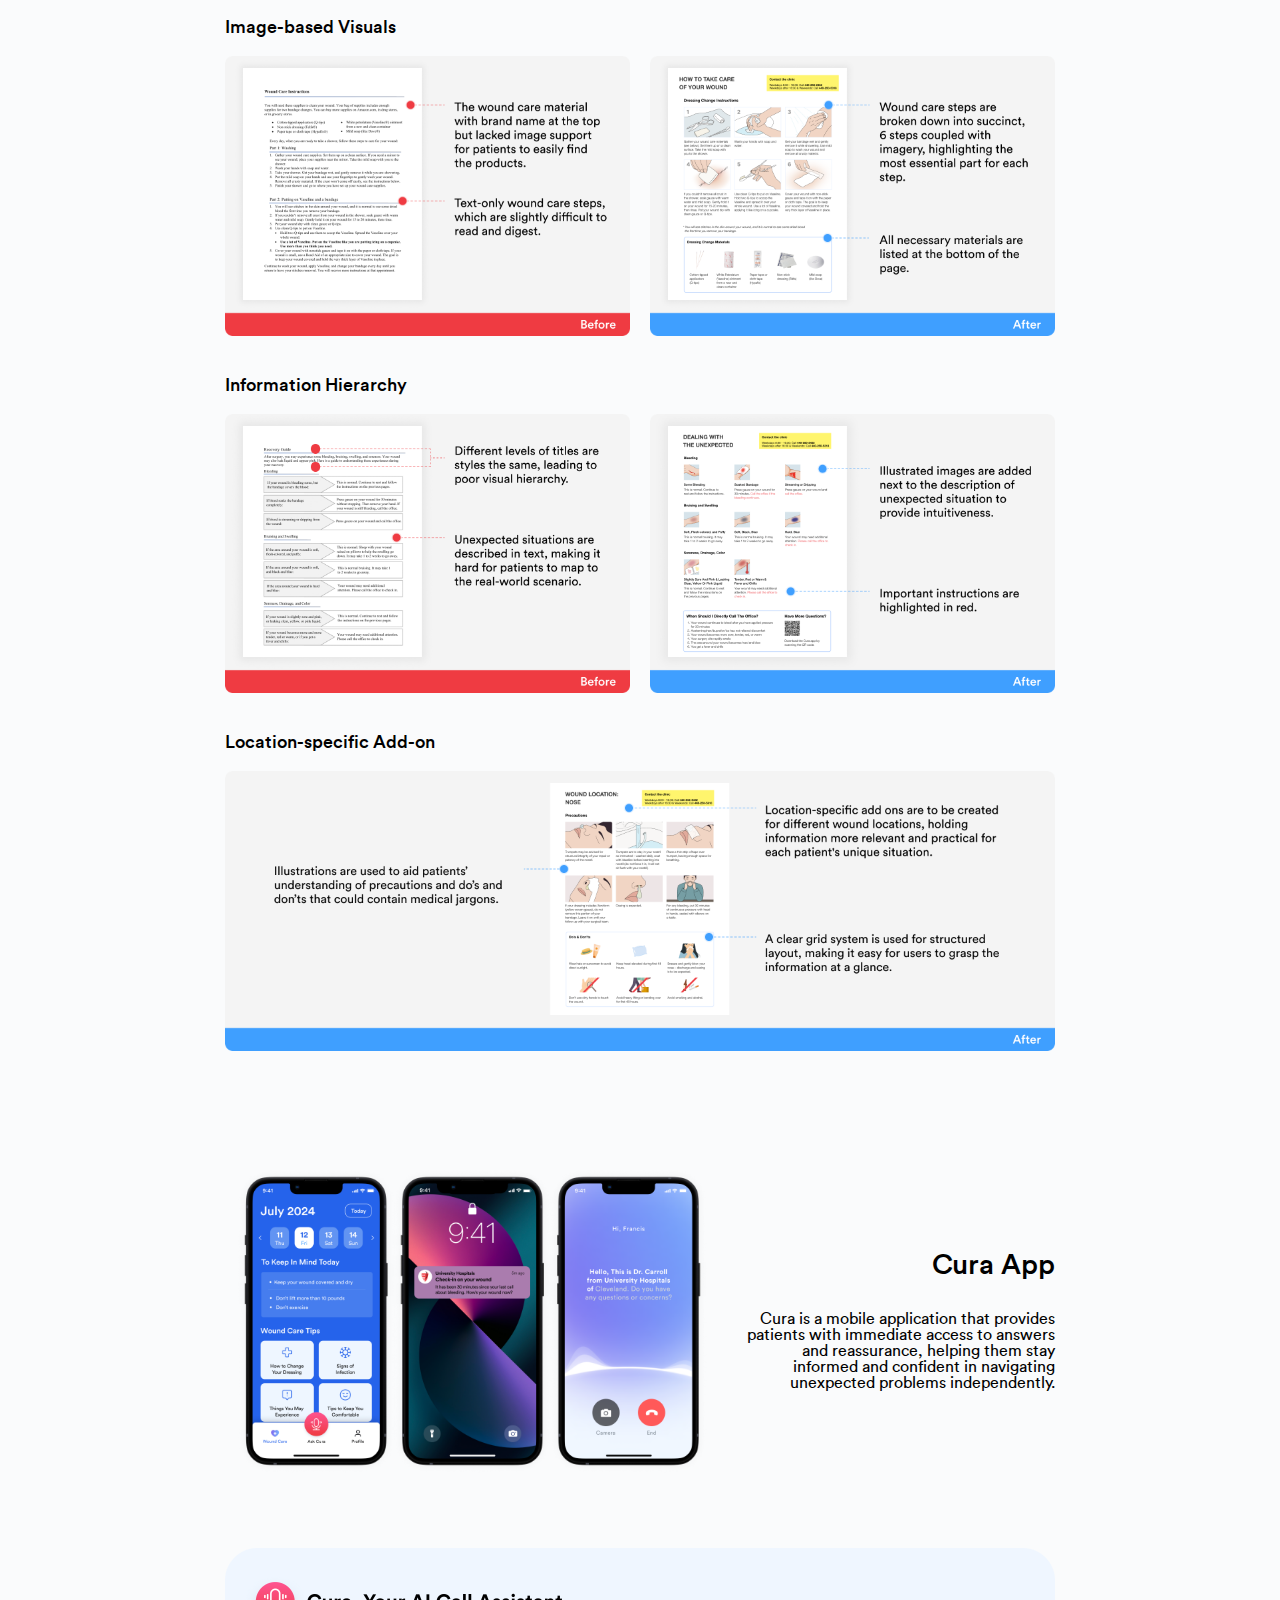
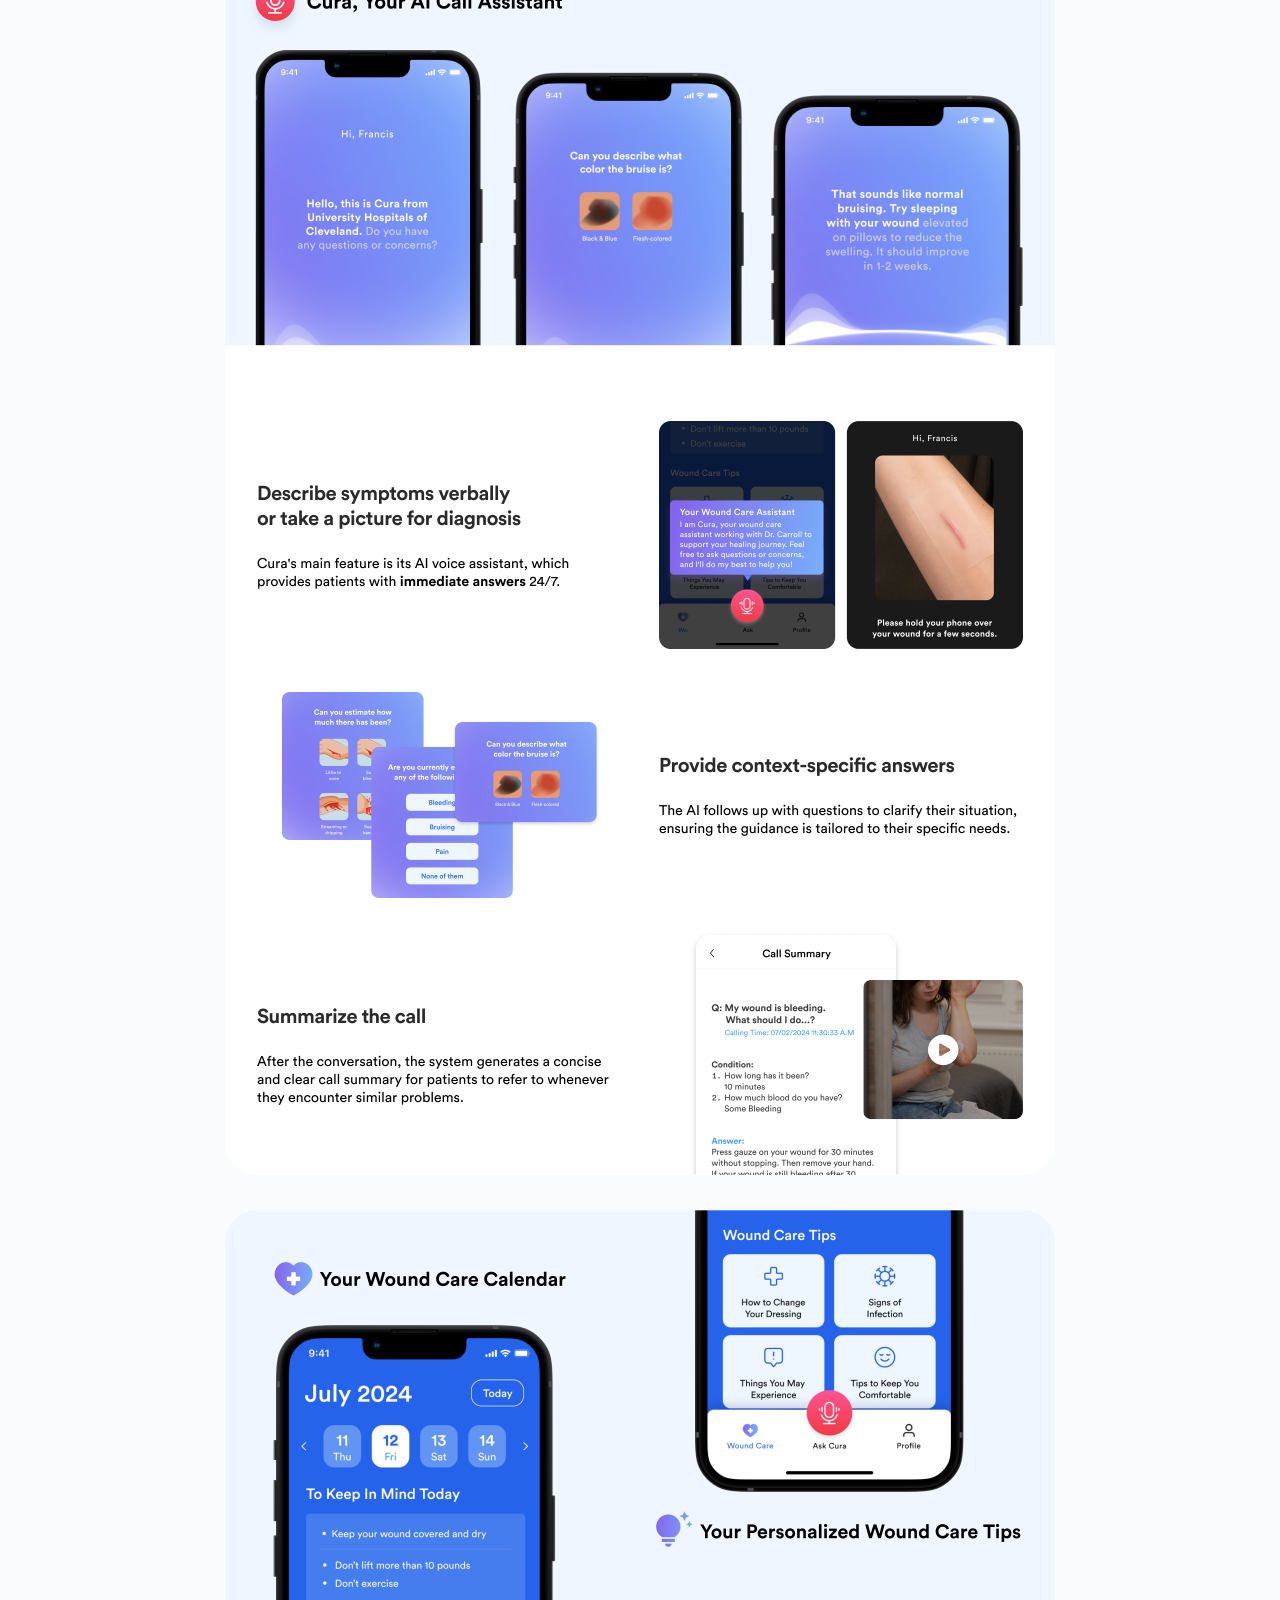
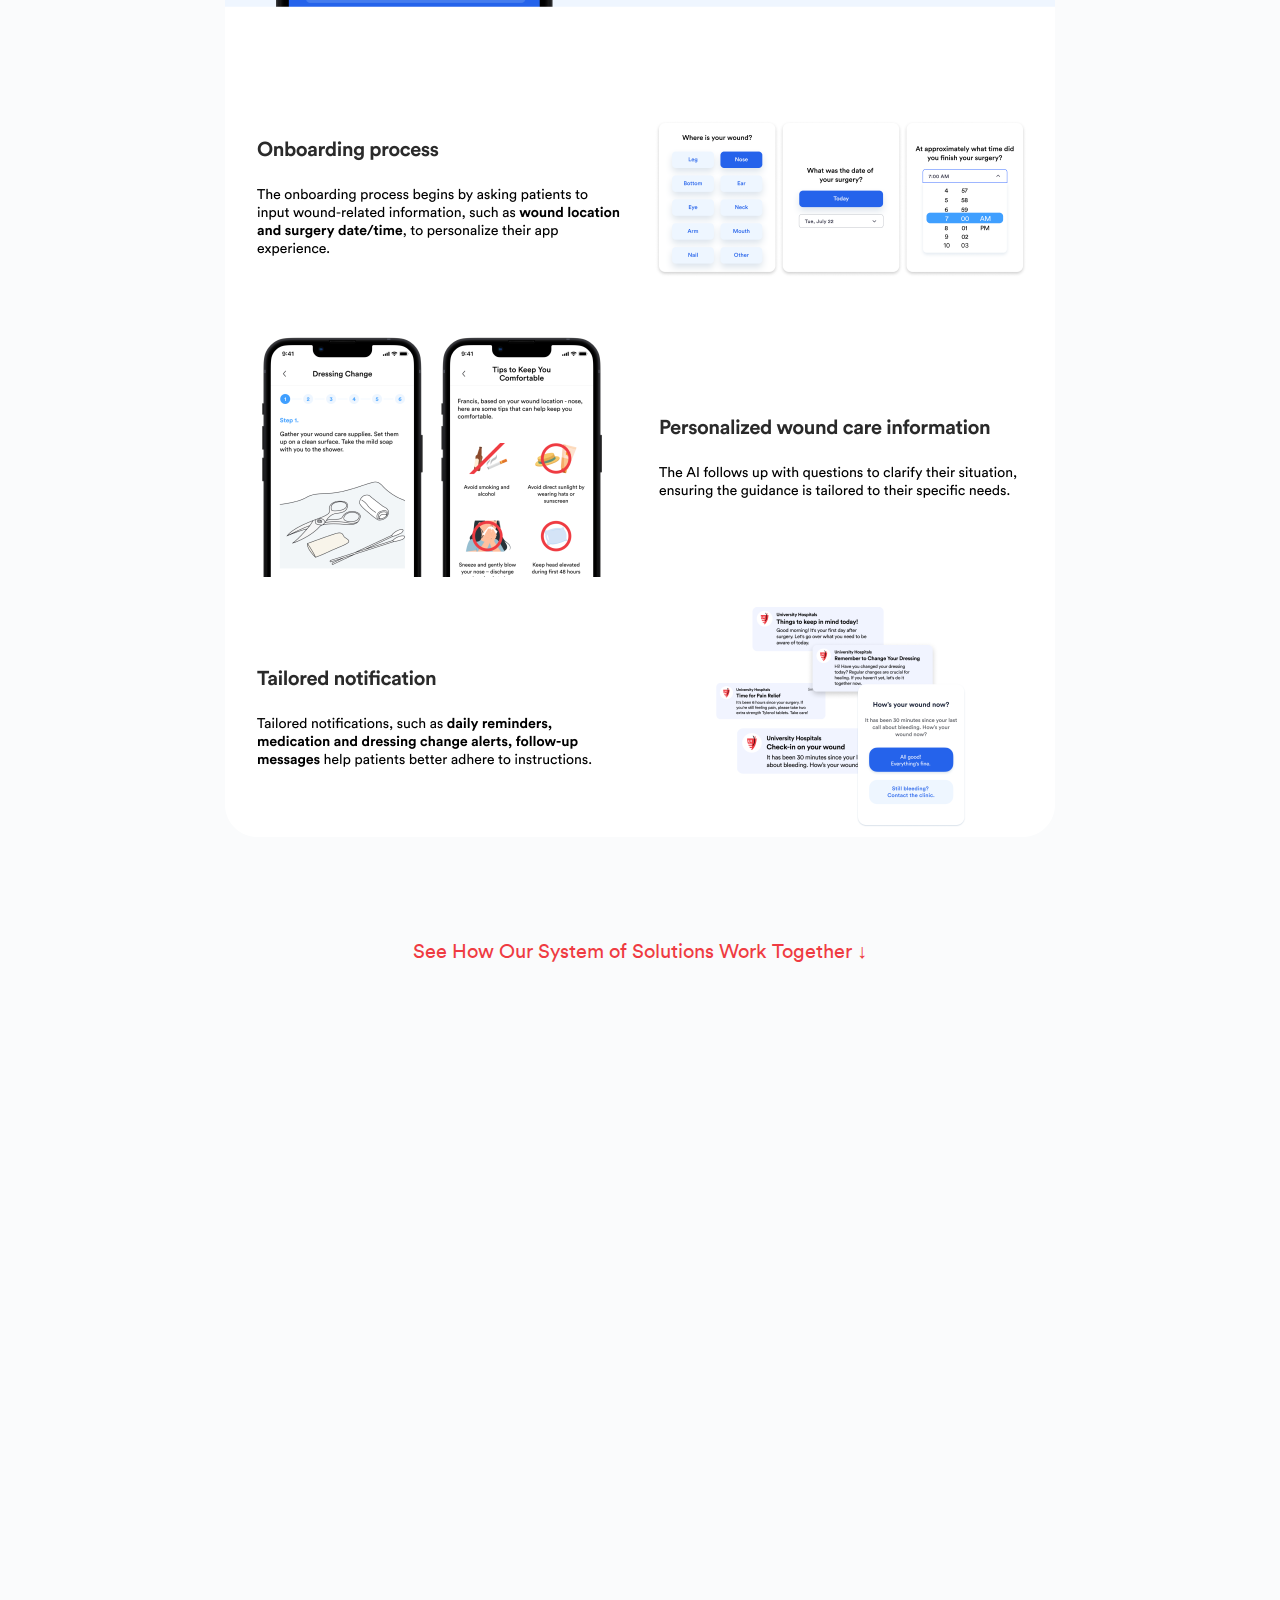
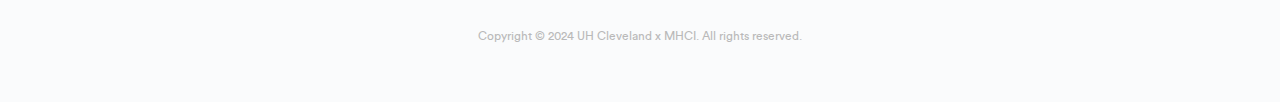
==== commit 696befba: "update" ====
--- a/design.html
+++ b/design.html
@@ -4,6 +4,8 @@
     <meta charset="UTF-8">
     <meta http-equiv="X-UA-Compatible" content="IE=edge">
     <meta name="viewport" content="width=device-width, initial-scale=1.0">
+    <meta property="og:title" content="MHCI X UH Cleveland">
+    <meta property="og:image" content="https://ifh.cc/g/C3GtNm.png">
     <link rel="stylesheet" href="css/design.css" type="text/css" charset="utf-8"/>
     <script src="https://code.jquery.com/jquery-3.6.0.min.js"></script>
     <script src="js/design.js" defer></script>
@@ -38,6 +40,8 @@
             <div class = "page-heading">
                 <div class = "page-title">Design</div>
                 <p class = "page-heading-text">By leveraging insights found from research, we have come up with a system of solutions that would approach the problem in two different ways: proactive and reactive.</p>
+                <img class = "page-heading-img" src = "img/proactive-reactive.png">
+                <img class = "mobile-page-heading-img" src = "img/mobile-proactive-reactive.png">
             </div>
             <section class = "context-section">
                 <p class = "title-number">01</p>
--- a/css/design.css
+++ b/css/design.css
@@ -100,36 +100,42 @@
         margin-left: 24px !important;
         margin-right: 24px !important;
     }
+    .section-text {
+        width: 100% !important;
+    }
+    section p {
+        width: 100% !important;
+    }
+    .section-title {
+        margin-left: 24px;
+        margin-right: 24px;
+    }
+    .page-heading {
+        width: 100% !important;
+        margin-left: 0 !important;
+        margin-right: 0 !important;
+    }
+    .page-heading-text {
+        width: 100% !important;
+    }
+    .page-heading-img {
+        display: none !important;
+    }
+    .mobile-page-heading-img {
+        display: block !important;
+        width: 100% !important;
+        margin-bottom: 80px;
+    }
+    .principle-list {
+        margin-top: 72px;
+        display: block !important;
+        width: 100% !important;
+    }
     .principle-selection {
         margin-left: 0 !important;
         margin-right: 0 !important;
-    }
-    .section-text {
-        width: 100% !important;
-    }
-    section p {
-        width: 100% !important;
-    }
-    .page-heading {
-        width: 100% !important;
-        margin-left: 0 !important;
-        margin-right: 0 !important;
-    }
-    .page-heading-text {
-        width: 100% !important;
-    }
-    .principle-list {
-        margin-top: 72px;
-        display: block !important;
-        width: 100% !important;
-    }
-    .principle-selection {
         margin-bottom: 54px;
         width: 100% !important;
-    }
-    .section-title {
-        margin-left: 24px;
-        margin-right: 24px;
     }
     .instruction-sheet-header {
         width: 100% !important;
@@ -328,7 +334,7 @@
     flex-direction: column;
     align-items: flex-end;
     justify-content: top;
-    z-index: 2;
+    z-index: 20;
 }
 
 .expanding-menu a {
@@ -375,7 +381,14 @@
     font-family: 'circular_stdbook';
     font-size: 16px;
     line-height: 140%;
+    margin-bottom: 40px;
+}
+.page-heading-img {
+    width: 720px;
     margin-bottom: 80px;
+}
+.mobile-page-heading-img {
+    display: none;
 }
 section {
     padding-right: 160px;
